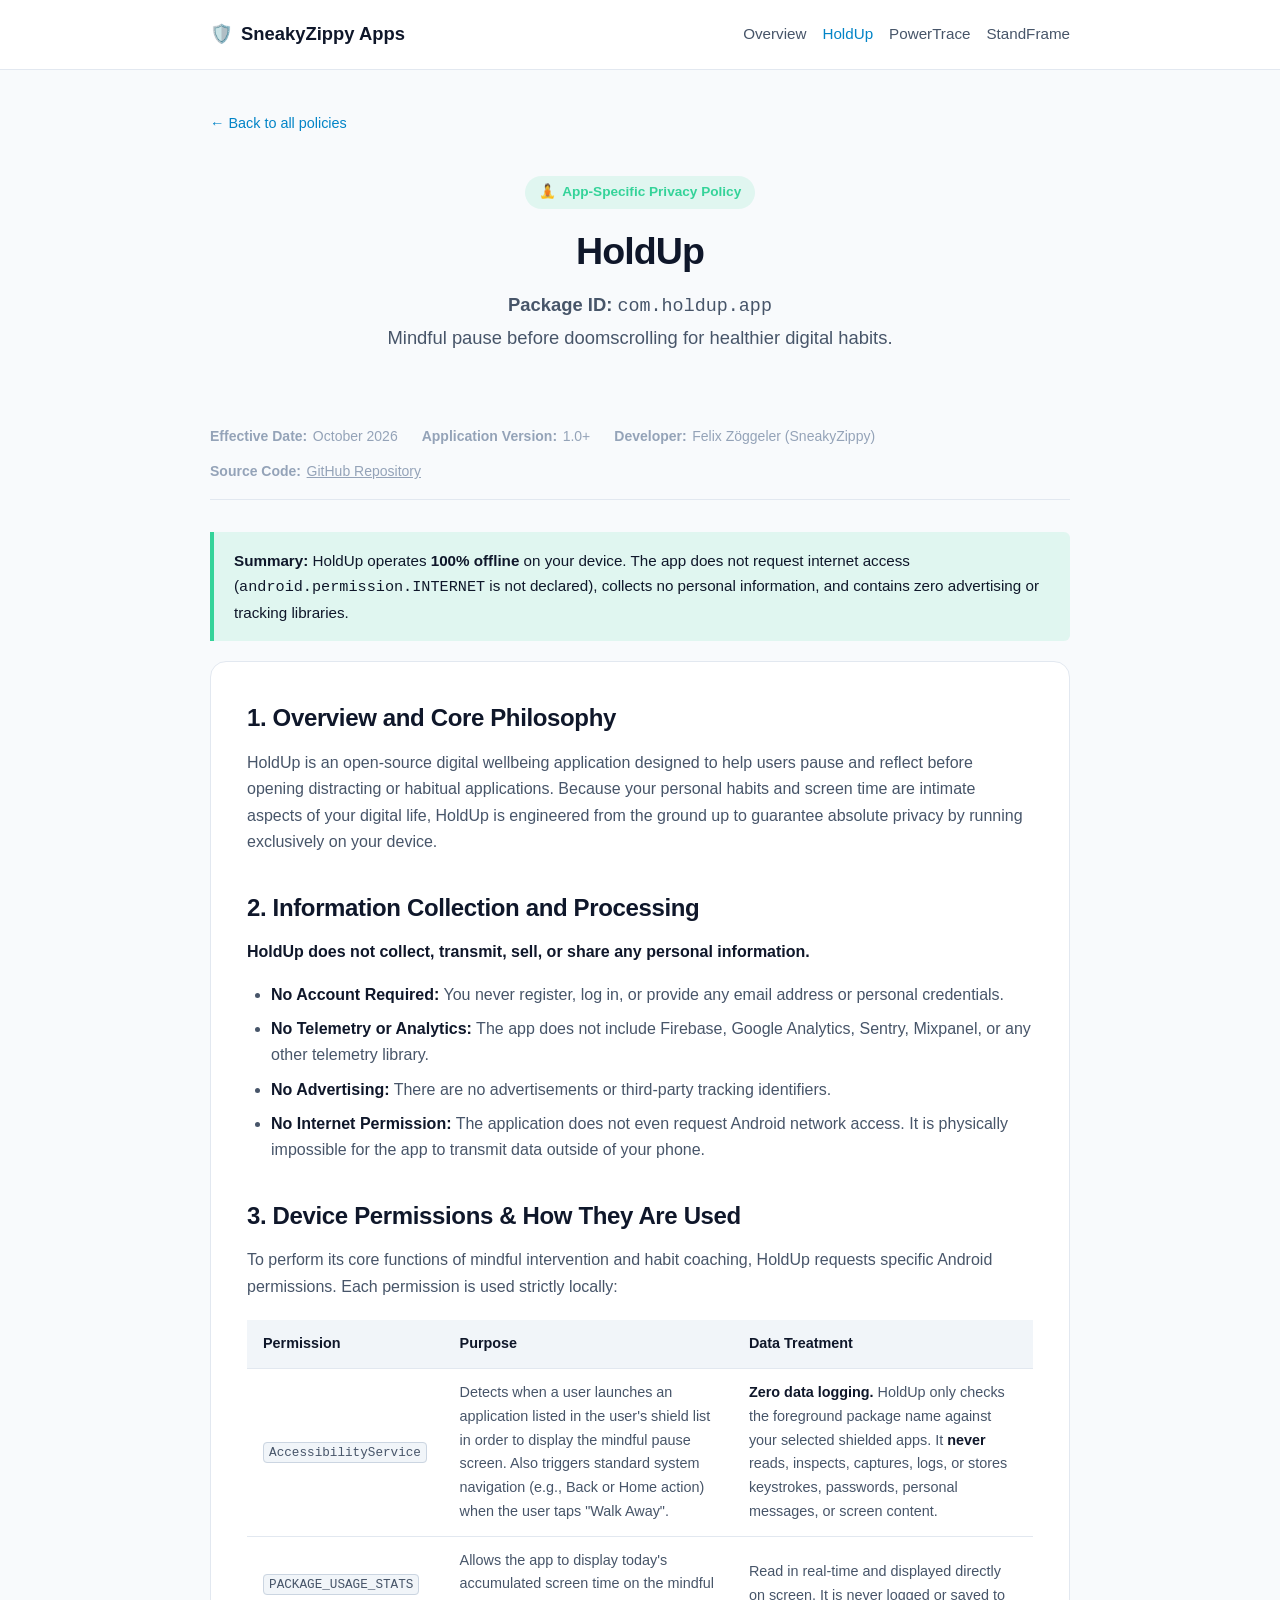
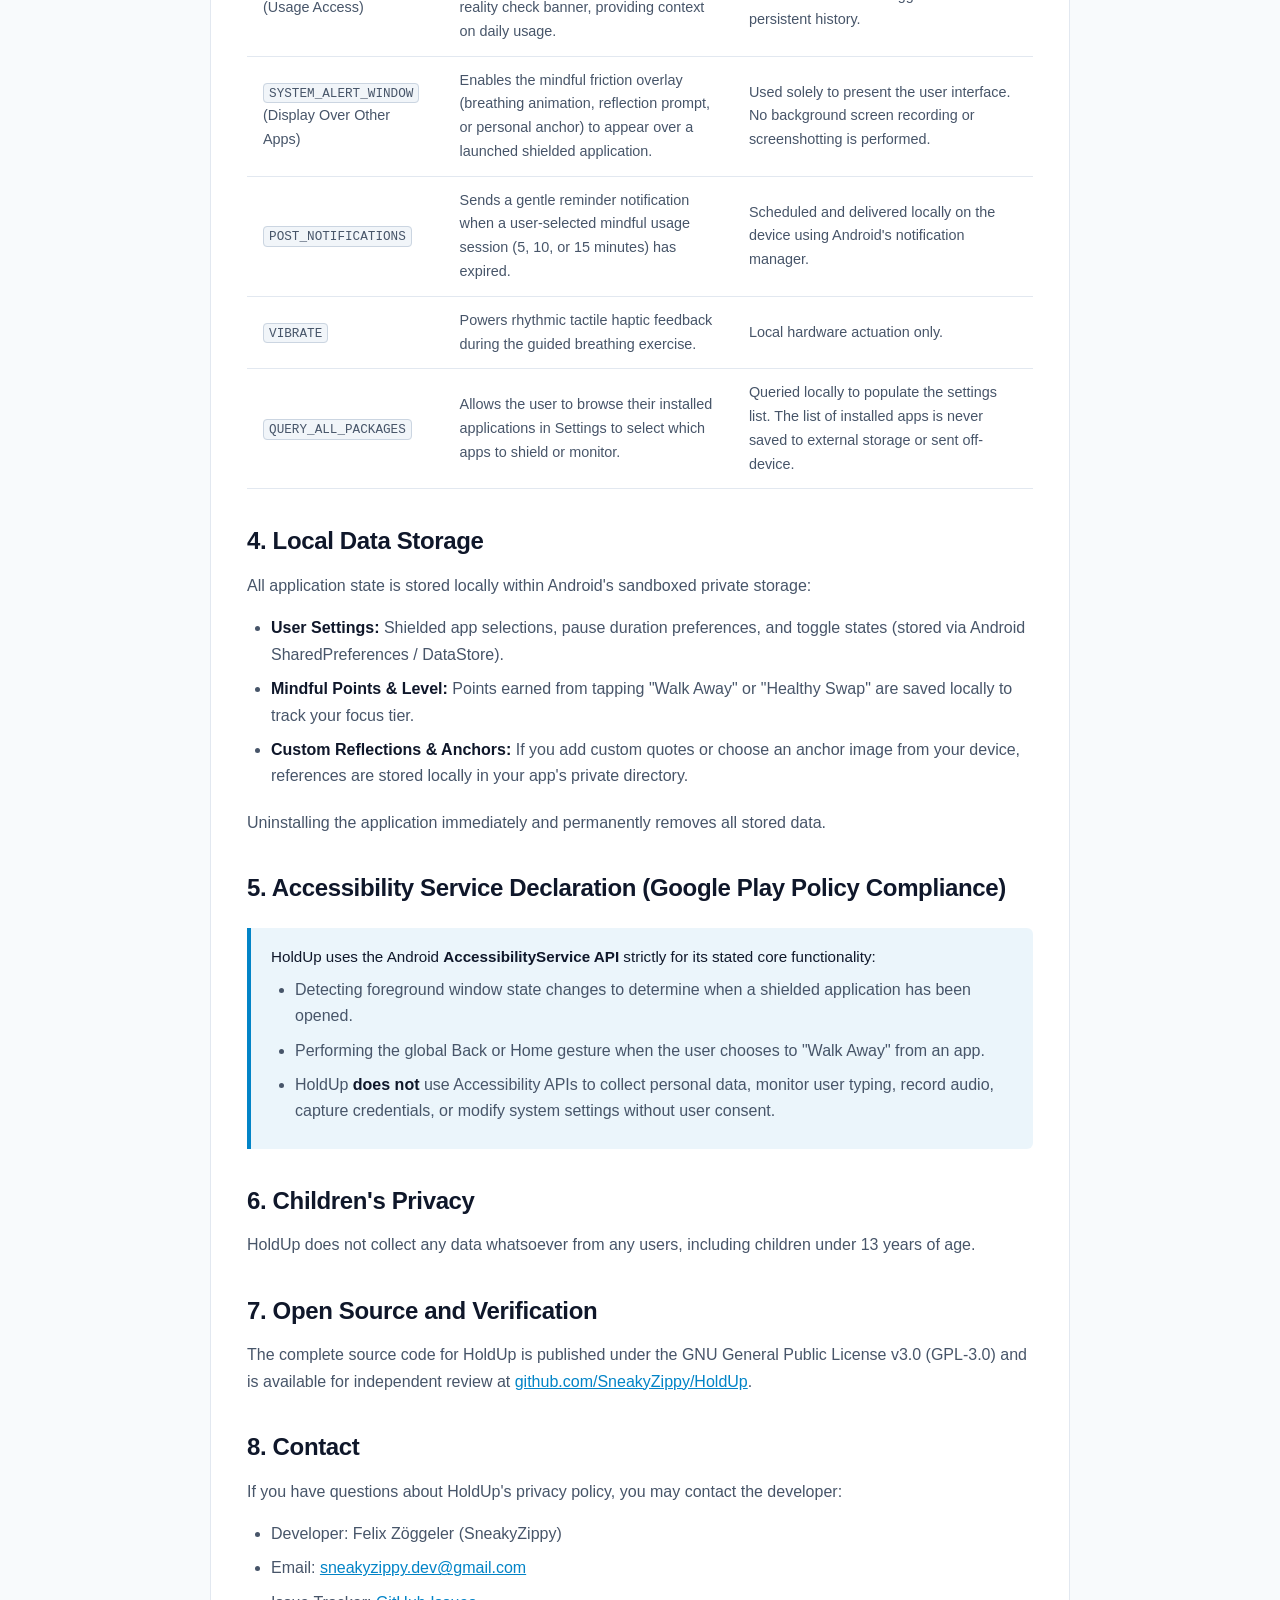
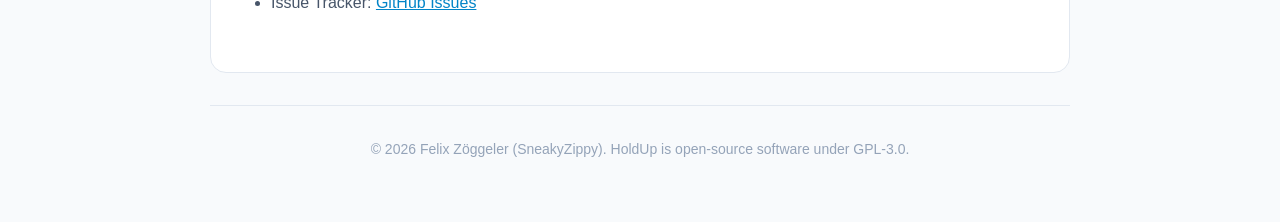
==== holdup.html @ 9aba6a36 "Set up privacy policy GitHub Page for HoldUp, PowerTrace, and StandFrame" ====
<!DOCTYPE html>
<html lang="en">
<head>
  <meta charset="UTF-8">
  <meta name="viewport" content="width=device-width, initial-scale=1.0">
  <title>Privacy Policy | HoldUp</title>
  <meta name="description" content="Privacy policy for HoldUp (com.holdup.app) - Mindful friction app. Completely offline, zero telemetry, no data collection.">
  <link rel="stylesheet" href="style.css">
</head>
<body>

  <header class="site-header">
    <div class="header-container">
      <a href="index.html" class="brand">
        <span>🛡️</span>
        <span>SneakyZippy Apps</span>
      </a>
      <nav>
        <ul class="nav-links">
          <li><a href="index.html">Overview</a></li>
          <li><a href="holdup.html" class="active">HoldUp</a></li>
          <li><a href="powertrace.html">PowerTrace</a></li>
          <li><a href="standframe.html">StandFrame</a></li>
        </ul>
      </nav>
    </div>
  </header>

  <main class="container">
    <a href="index.html" class="back-link">&larr; Back to all policies</a>

    <section class="hero" style="padding-top: 1rem;">
      <div class="hero-pill">
        <span>🧘</span> App-Specific Privacy Policy
      </div>
      <h1>HoldUp</h1>
      <p>
        <strong>Package ID:</strong> <code>com.holdup.app</code><br>
        Mindful pause before doomscrolling for healthier digital habits.
      </p>
    </section>

    <div class="meta-bar">
      <span><strong>Effective Date:</strong> October 2026</span>
      <span><strong>Application Version:</strong> 1.0+</span>
      <span><strong>Developer:</strong> Felix Z&ouml;ggeler (SneakyZippy)</span>
      <span><strong>Source Code:</strong> <a href="https://github.com/SneakyZippy/HoldUp" target="_blank" rel="noopener" style="color: inherit;">GitHub Repository</a></span>
    </div>

    <div class="callout callout-success">
      <p>
        <strong>Summary:</strong> HoldUp operates <strong>100% offline</strong> on your device. The app does not request internet access (<code>android.permission.INTERNET</code> is not declared), collects no personal information, and contains zero advertising or tracking libraries.
      </p>
    </div>

    <article class="content-box">
      <h2>1. Overview and Core Philosophy</h2>
      <p>
        HoldUp is an open-source digital wellbeing application designed to help users pause and reflect before opening distracting or habitual applications. Because your personal habits and screen time are intimate aspects of your digital life, HoldUp is engineered from the ground up to guarantee absolute privacy by running exclusively on your device.
      </p>

      <h2>2. Information Collection and Processing</h2>
      <p>
        <strong>HoldUp does not collect, transmit, sell, or share any personal information.</strong>
      </p>
      <ul>
        <li><strong>No Account Required:</strong> You never register, log in, or provide any email address or personal credentials.</li>
        <li><strong>No Telemetry or Analytics:</strong> The app does not include Firebase, Google Analytics, Sentry, Mixpanel, or any other telemetry library.</li>
        <li><strong>No Advertising:</strong> There are no advertisements or third-party tracking identifiers.</li>
        <li><strong>No Internet Permission:</strong> The application does not even request Android network access. It is physically impossible for the app to transmit data outside of your phone.</li>
      </ul>

      <h2>3. Device Permissions &amp; How They Are Used</h2>
      <p>
        To perform its core functions of mindful intervention and habit coaching, HoldUp requests specific Android permissions. Each permission is used strictly locally:
      </p>

      <table>
        <thead>
          <tr>
            <th>Permission</th>
            <th>Purpose</th>
            <th>Data Treatment</th>
          </tr>
        </thead>
        <tbody>
          <tr>
            <td><code>AccessibilityService</code></td>
            <td>
              Detects when a user launches an application listed in the user's shield list in order to display the mindful pause screen. Also triggers standard system navigation (e.g., Back or Home action) when the user taps "Walk Away".
            </td>
            <td>
              <strong>Zero data logging.</strong> HoldUp only checks the foreground package name against your selected shielded apps. It <strong>never</strong> reads, inspects, captures, logs, or stores keystrokes, passwords, personal messages, or screen content.
            </td>
          </tr>
          <tr>
            <td><code>PACKAGE_USAGE_STATS</code><br>(Usage Access)</td>
            <td>
              Allows the app to display today's accumulated screen time on the mindful reality check banner, providing context on daily usage.
            </td>
            <td>
              Read in real-time and displayed directly on screen. It is never logged or saved to persistent history.
            </td>
          </tr>
          <tr>
            <td><code>SYSTEM_ALERT_WINDOW</code><br>(Display Over Other Apps)</td>
            <td>
              Enables the mindful friction overlay (breathing animation, reflection prompt, or personal anchor) to appear over a launched shielded application.
            </td>
            <td>
              Used solely to present the user interface. No background screen recording or screenshotting is performed.
            </td>
          </tr>
          <tr>
            <td><code>POST_NOTIFICATIONS</code></td>
            <td>
              Sends a gentle reminder notification when a user-selected mindful usage session (5, 10, or 15 minutes) has expired.
            </td>
            <td>
              Scheduled and delivered locally on the device using Android's notification manager.
            </td>
          </tr>
          <tr>
            <td><code>VIBRATE</code></td>
            <td>
              Powers rhythmic tactile haptic feedback during the guided breathing exercise.
            </td>
            <td>
              Local hardware actuation only.
            </td>
          </tr>
          <tr>
            <td><code>QUERY_ALL_PACKAGES</code></td>
            <td>
              Allows the user to browse their installed applications in Settings to select which apps to shield or monitor.
            </td>
            <td>
              Queried locally to populate the settings list. The list of installed apps is never saved to external storage or sent off-device.
            </td>
          </tr>
        </tbody>
      </table>

      <h2>4. Local Data Storage</h2>
      <p>
        All application state is stored locally within Android's sandboxed private storage:
      </p>
      <ul>
        <li><strong>User Settings:</strong> Shielded app selections, pause duration preferences, and toggle states (stored via Android SharedPreferences / DataStore).</li>
        <li><strong>Mindful Points &amp; Level:</strong> Points earned from tapping "Walk Away" or "Healthy Swap" are saved locally to track your focus tier.</li>
        <li><strong>Custom Reflections &amp; Anchors:</strong> If you add custom quotes or choose an anchor image from your device, references are stored locally in your app's private directory.</li>
      </ul>
      <p>
        Uninstalling the application immediately and permanently removes all stored data.
      </p>

      <h2>5. Accessibility Service Declaration (Google Play Policy Compliance)</h2>
      <div class="callout">
        <p>
          HoldUp uses the Android <strong>AccessibilityService API</strong> strictly for its stated core functionality:
        </p>
        <ul style="margin-top: 0.5rem; margin-bottom: 0;">
          <li>Detecting foreground window state changes to determine when a shielded application has been opened.</li>
          <li>Performing the global Back or Home gesture when the user chooses to "Walk Away" from an app.</li>
          <li>HoldUp <strong>does not</strong> use Accessibility APIs to collect personal data, monitor user typing, record audio, capture credentials, or modify system settings without user consent.</li>
        </ul>
      </div>

      <h2>6. Children's Privacy</h2>
      <p>
        HoldUp does not collect any data whatsoever from any users, including children under 13 years of age.
      </p>

      <h2>7. Open Source and Verification</h2>
      <p>
        The complete source code for HoldUp is published under the GNU General Public License v3.0 (GPL-3.0) and is available for independent review at <a href="https://github.com/SneakyZippy/HoldUp" target="_blank" rel="noopener" style="color: var(--accent);">github.com/SneakyZippy/HoldUp</a>.
      </p>

      <h2>8. Contact</h2>
      <p>
        If you have questions about HoldUp's privacy policy, you may contact the developer:
      </p>
      <ul>
        <li>Developer: Felix Z&ouml;ggeler (SneakyZippy)</li>
        <li>Email: <a href="mailto:sneakyzippy.dev@gmail.com" style="color: var(--accent);">sneakyzippy.dev@gmail.com</a></li>
        <li>Issue Tracker: <a href="https://github.com/SneakyZippy/HoldUp/issues" target="_blank" rel="noopener" style="color: var(--accent);">GitHub Issues</a></li>
      </ul>
    </article>
  </main>

  <footer class="site-footer container">
    <p>&copy; 2026 Felix Z&ouml;ggeler (SneakyZippy). HoldUp is open-source software under GPL-3.0.</p>
  </footer>

</body>
</html>
---- style.css ----
:root {
  --font-family: -apple-system, BlinkMacSystemFont, "Segoe UI", Roboto, Oxygen-Sans, Ubuntu, Cantarell, "Helvetica Neue", sans-serif;
  --bg-primary: #0f141c;
  --bg-surface: #182232;
  --bg-surface-elevated: #223046;
  --border-color: #2c3e55;
  --text-primary: #f0f4f8;
  --text-secondary: #9bb0c6;
  --text-muted: #62788e;
  --accent: #38bdf8;
  --accent-hover: #0284c7;
  --accent-soft: rgba(56, 189, 248, 0.12);
  --success: #34d399;
  --success-soft: rgba(52, 211, 153, 0.12);
  --badge-bg: #1e293b;
  --badge-border: #334155;
  --shadow: 0 4px 20px -2px rgba(0, 0, 0, 0.5);
  --radius-lg: 16px;
  --radius-md: 10px;
  --radius-sm: 6px;
  --max-width: 860px;
}

@media (prefers-color-scheme: light) {
  :root {
    --bg-primary: #f8fafc;
    --bg-surface: #ffffff;
    --bg-surface-elevated: #f1f5f9;
    --border-color: #e2e8f0;
    --text-primary: #0f172a;
    --text-secondary: #475569;
    --text-muted: #94a3b8;
    --accent: #0284c7;
    --accent-hover: #0369a1;
    --accent-soft: rgba(2, 132, 199, 0.08);
    --badge-bg: #f1f5f9;
    --badge-border: #cbd5e1;
    --shadow: 0 4px 20px -2px rgba(15, 23, 42, 0.08);
  }
}

*, *::before, *::after {
  box-sizing: border-box;
  margin: 0;
  padding: 0;
}

body {
  font-family: var(--font-family);
  background-color: var(--bg-primary);
  color: var(--text-primary);
  line-height: 1.65;
  -webkit-font-smoothing: antialiased;
  padding: 0 1.25rem 4rem;
}

.site-header {
  border-bottom: 1px solid var(--border-color);
  background-color: var(--bg-surface);
  margin: 0 -1.25rem 2.5rem;
  padding: 1.2rem 1.25rem;
}

.header-container {
  max-width: var(--max-width);
  margin: 0 auto;
  display: flex;
  justify-content: space-between;
  align-items: center;
  gap: 1rem;
}

.brand {
  font-weight: 700;
  font-size: 1.15rem;
  color: var(--text-primary);
  text-decoration: none;
  display: flex;
  align-items: center;
  gap: 0.5rem;
}

.brand:hover {
  color: var(--accent);
}

.nav-links {
  display: flex;
  gap: 1rem;
  align-items: center;
  list-style: none;
}

.nav-links a {
  color: var(--text-secondary);
  text-decoration: none;
  font-size: 0.95rem;
  font-weight: 500;
  transition: color 0.15s ease;
}

.nav-links a:hover,
.nav-links a.active {
  color: var(--accent);
}

.container {
  max-width: var(--max-width);
  margin: 0 auto;
}

.hero {
  text-align: center;
  padding: 2.5rem 0 3rem;
}

.hero-pill {
  display: inline-flex;
  align-items: center;
  gap: 0.4rem;
  font-size: 0.85rem;
  font-weight: 600;
  color: var(--success);
  background: var(--success-soft);
  padding: 0.35rem 0.85rem;
  border-radius: 9999px;
  margin-bottom: 1.25rem;
}

.hero h1 {
  font-size: 2.35rem;
  font-weight: 800;
  letter-spacing: -0.025em;
  line-height: 1.2;
  margin-bottom: 1rem;
}

.hero p {
  font-size: 1.15rem;
  color: var(--text-secondary);
  max-width: 640px;
  margin: 0 auto;
}

.meta-bar {
  display: flex;
  flex-wrap: wrap;
  gap: 0.75rem 1.5rem;
  font-size: 0.875rem;
  color: var(--text-muted);
  margin: 1.5rem 0 2rem;
  padding-bottom: 1rem;
  border-bottom: 1px solid var(--border-color);
}

.meta-bar span {
  display: inline-flex;
  align-items: center;
  gap: 0.35rem;
}

.card-grid {
  display: grid;
  grid-template-columns: repeat(auto-fit, minmax(260px, 1fr));
  gap: 1.5rem;
  margin-bottom: 3rem;
}

.app-card {
  background: var(--bg-surface);
  border: 1px solid var(--border-color);
  border-radius: var(--radius-lg);
  padding: 1.75rem;
  transition: transform 0.18s ease, border-color 0.18s ease, box-shadow 0.18s ease;
  display: flex;
  flex-direction: column;
  justify-content: space-between;
}

.app-card:hover {
  transform: translateY(-3px);
  border-color: var(--accent);
  box-shadow: var(--shadow);
}

.app-card-header {
  display: flex;
  align-items: center;
  gap: 0.75rem;
  margin-bottom: 0.75rem;
}

.app-icon {
  font-size: 1.8rem;
  line-height: 1;
}

.app-card h3 {
  font-size: 1.3rem;
  font-weight: 700;
}

.app-id {
  font-family: ui-monospace, SFMono-Regular, Menlo, Monaco, Consolas, monospace;
  font-size: 0.78rem;
  color: var(--text-muted);
  margin-bottom: 0.75rem;
}

.app-desc {
  font-size: 0.95rem;
  color: var(--text-secondary);
  margin-bottom: 1.25rem;
  flex-grow: 1;
}

.app-badges {
  display: flex;
  flex-wrap: wrap;
  gap: 0.4rem;
  margin-bottom: 1.25rem;
}

.badge {
  font-size: 0.75rem;
  font-weight: 500;
  padding: 0.2rem 0.55rem;
  border-radius: var(--radius-sm);
  background: var(--badge-bg);
  border: 1px solid var(--badge-border);
  color: var(--text-secondary);
}

.badge.success {
  background: var(--success-soft);
  color: var(--success);
  border-color: transparent;
}

.btn {
  display: inline-flex;
  align-items: center;
  justify-content: center;
  gap: 0.4rem;
  padding: 0.65rem 1.1rem;
  border-radius: var(--radius-md);
  font-weight: 600;
  font-size: 0.9rem;
  text-decoration: none;
  cursor: pointer;
  transition: background 0.15s ease, color 0.15s ease;
  border: none;
}

.btn-primary {
  background: var(--accent);
  color: #0f172a;
}

.btn-primary:hover {
  background: var(--accent-hover);
  color: #ffffff;
}

.btn-secondary {
  background: var(--bg-surface-elevated);
  color: var(--text-primary);
  border: 1px solid var(--border-color);
}

.btn-secondary:hover {
  border-color: var(--accent);
  color: var(--accent);
}

.content-box {
  background: var(--bg-surface);
  border: 1px solid var(--border-color);
  border-radius: var(--radius-lg);
  padding: 2.25rem;
  margin-bottom: 2rem;
}

.content-box h2 {
  font-size: 1.5rem;
  font-weight: 700;
  margin-top: 2rem;
  margin-bottom: 0.75rem;
  letter-spacing: -0.015em;
  color: var(--text-primary);
  display: flex;
  align-items: center;
  gap: 0.5rem;
}

.content-box h2:first-of-type {
  margin-top: 0;
}

.content-box h3 {
  font-size: 1.15rem;
  font-weight: 600;
  margin-top: 1.4rem;
  margin-bottom: 0.5rem;
}

.content-box p {
  color: var(--text-secondary);
  margin-bottom: 1rem;
}

.content-box ul,
.content-box ol {
  color: var(--text-secondary);
  padding-left: 1.5rem;
  margin-bottom: 1.25rem;
}

.content-box li {
  margin-bottom: 0.5rem;
}

.content-box strong {
  color: var(--text-primary);
}

.content-box code {
  font-family: ui-monospace, SFMono-Regular, Menlo, Monaco, Consolas, monospace;
  font-size: 0.88em;
  background: var(--badge-bg);
  padding: 0.15em 0.4em;
  border-radius: 4px;
  border: 1px solid var(--badge-border);
}

.callout {
  background: var(--accent-soft);
  border-left: 4px solid var(--accent);
  padding: 1rem 1.25rem;
  border-radius: 0 var(--radius-sm) var(--radius-sm) 0;
  margin: 1.25rem 0;
}

.callout p {
  color: var(--text-primary);
  margin: 0;
  font-size: 0.95rem;
}

.callout-success {
  background: var(--success-soft);
  border-left-color: var(--success);
}

.site-footer {
  text-align: center;
  padding-top: 2rem;
  border-top: 1px solid var(--border-color);
  color: var(--text-muted);
  font-size: 0.875rem;
}

.site-footer a {
  color: var(--text-secondary);
  text-decoration: none;
}

.site-footer a:hover {
  color: var(--accent);
}

.back-link {
  display: inline-flex;
  align-items: center;
  gap: 0.35rem;
  color: var(--accent);
  text-decoration: none;
  font-size: 0.9rem;
  font-weight: 500;
  margin-bottom: 1.5rem;
}

.back-link:hover {
  text-decoration: underline;
}

table {
  width: 100%;
  border-collapse: collapse;
  margin: 1.25rem 0;
  font-size: 0.9rem;
}

th, td {
  padding: 0.75rem 1rem;
  text-align: left;
  border-bottom: 1px solid var(--border-color);
}

th {
  background: var(--bg-surface-elevated);
  color: var(--text-primary);
  font-weight: 600;
}

td {
  color: var(--text-secondary);
}

@media (max-width: 640px) {
  .hero h1 {
    font-size: 1.85rem;
  }
  .content-box {
    padding: 1.5rem;
  }
  .header-container {
    flex-direction: column;
    align-items: flex-start;
  }
  .nav-links {
    flex-wrap: wrap;
  }
}
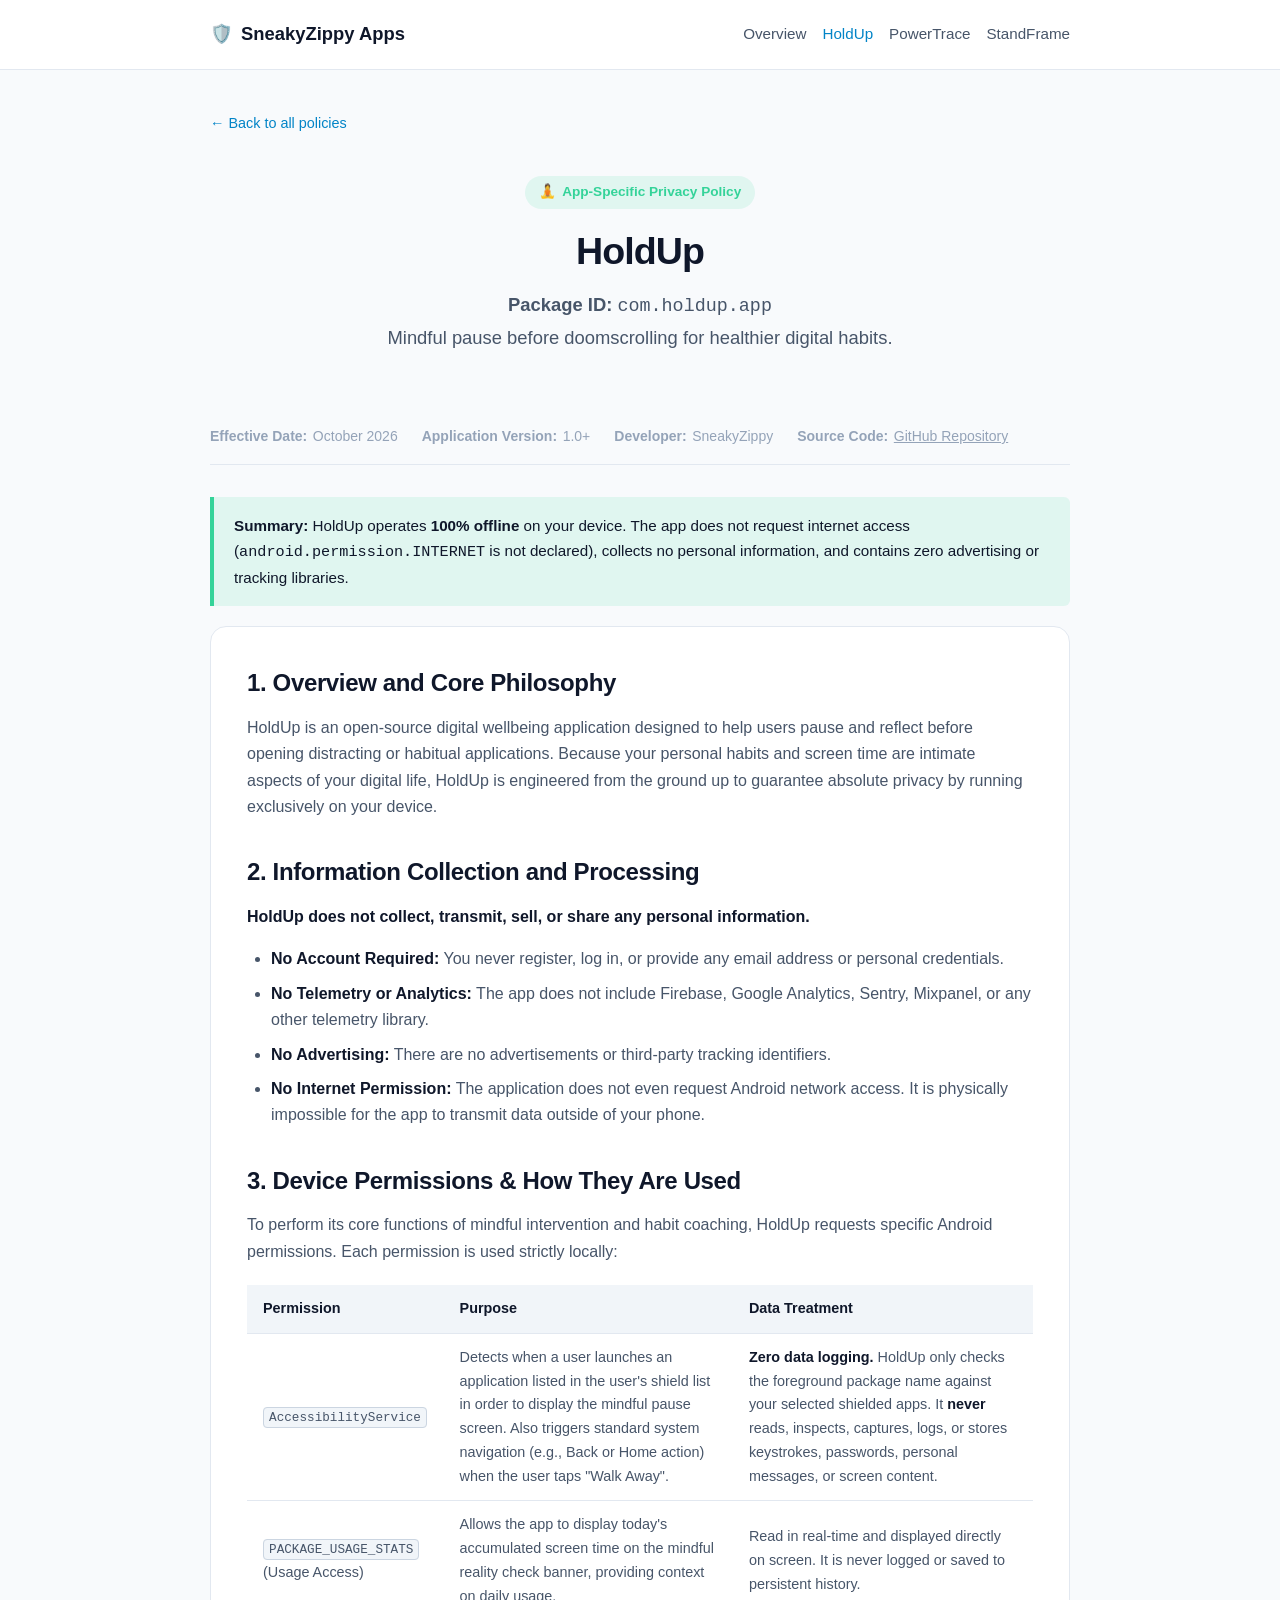
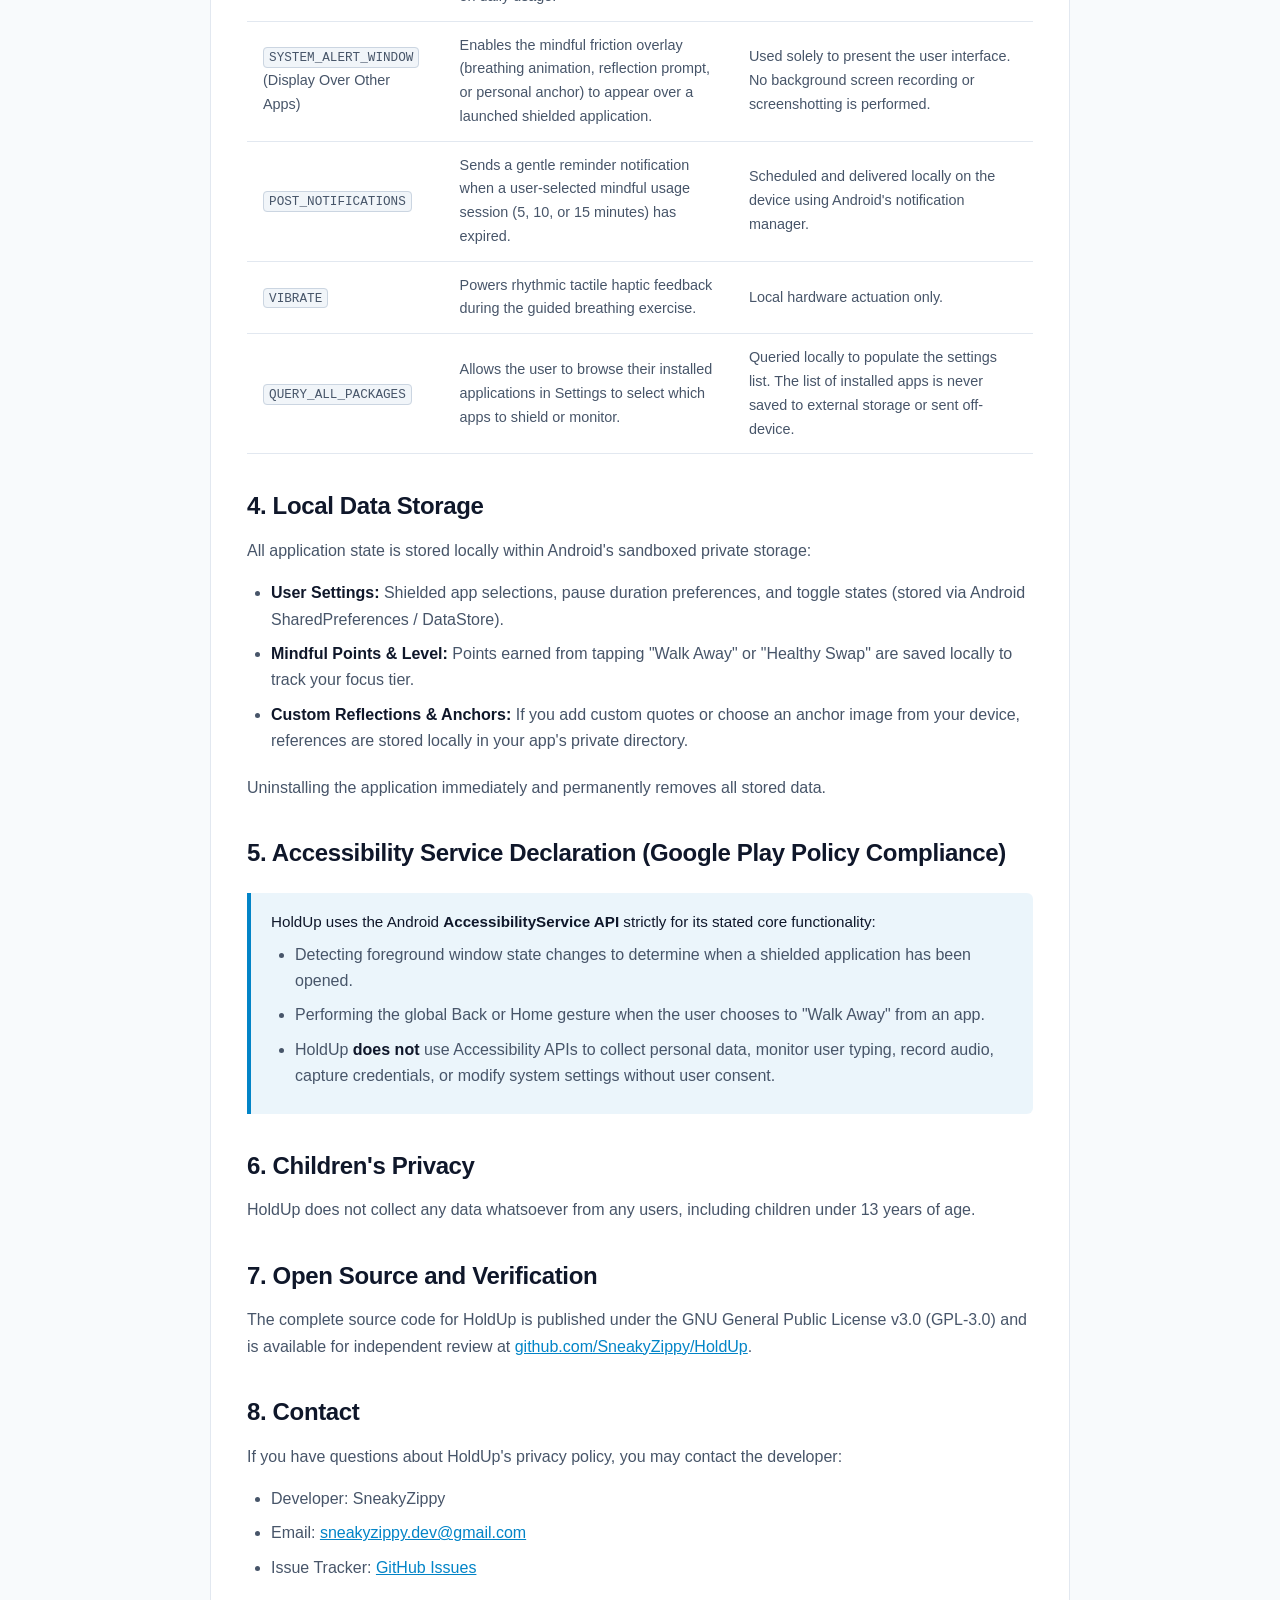
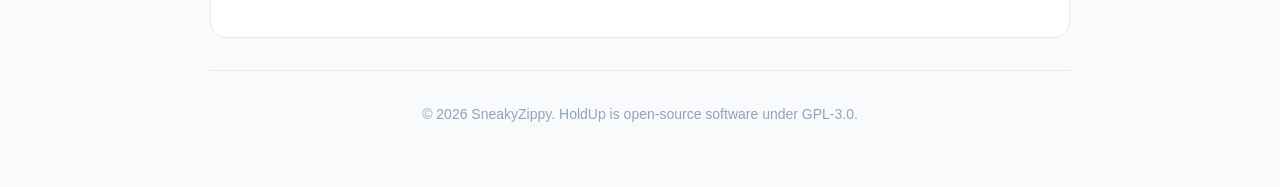
==== commit 16166170: "Display SneakyZippy, add SVG shield favicon and print styling" ====
--- a/holdup.html
+++ b/holdup.html
@@ -5,6 +5,7 @@
   <meta name="viewport" content="width=device-width, initial-scale=1.0">
   <title>Privacy Policy | HoldUp</title>
   <meta name="description" content="Privacy policy for HoldUp (com.holdup.app) - Mindful friction app. Completely offline, zero telemetry, no data collection.">
+  <link rel="icon" href="data:image/svg+xml,<svg xmlns=%22http://www.w3.org/2000/svg%22 viewBox=%220 0 100 100%22><text y=%22.9em%22 font-size=%2290%22>🛡️</text></svg>">
   <link rel="stylesheet" href="style.css">
 </head>
 <body>
@@ -43,7 +44,7 @@
     <div class="meta-bar">
       <span><strong>Effective Date:</strong> October 2026</span>
       <span><strong>Application Version:</strong> 1.0+</span>
-      <span><strong>Developer:</strong> Felix Z&ouml;ggeler (SneakyZippy)</span>
+      <span><strong>Developer:</strong> SneakyZippy</span>
       <span><strong>Source Code:</strong> <a href="https://github.com/SneakyZippy/HoldUp" target="_blank" rel="noopener" style="color: inherit;">GitHub Repository</a></span>
     </div>
 
@@ -181,7 +182,7 @@
         If you have questions about HoldUp's privacy policy, you may contact the developer:
       </p>
       <ul>
-        <li>Developer: Felix Z&ouml;ggeler (SneakyZippy)</li>
+        <li>Developer: SneakyZippy</li>
         <li>Email: <a href="mailto:sneakyzippy.dev@gmail.com" style="color: var(--accent);">sneakyzippy.dev@gmail.com</a></li>
         <li>Issue Tracker: <a href="https://github.com/SneakyZippy/HoldUp/issues" target="_blank" rel="noopener" style="color: var(--accent);">GitHub Issues</a></li>
       </ul>
@@ -189,7 +190,7 @@
   </main>
 
   <footer class="site-footer container">
-    <p>&copy; 2026 Felix Z&ouml;ggeler (SneakyZippy). HoldUp is open-source software under GPL-3.0.</p>
+    <p>&copy; 2026 SneakyZippy. HoldUp is open-source software under GPL-3.0.</p>
   </footer>
 
 </body>
--- a/style.css
+++ b/style.css
@@ -422,3 +422,23 @@
     flex-wrap: wrap;
   }
 }
+
+@media print {
+  body {
+    background: #ffffff !important;
+    color: #000000 !important;
+    padding: 0;
+  }
+  .site-header, .back-link, .app-badges, .btn, .site-footer {
+    display: none !important;
+  }
+  .content-box {
+    border: none !important;
+    box-shadow: none !important;
+    padding: 0 !important;
+  }
+  a {
+    color: #000000 !important;
+    text-decoration: underline;
+  }
+}
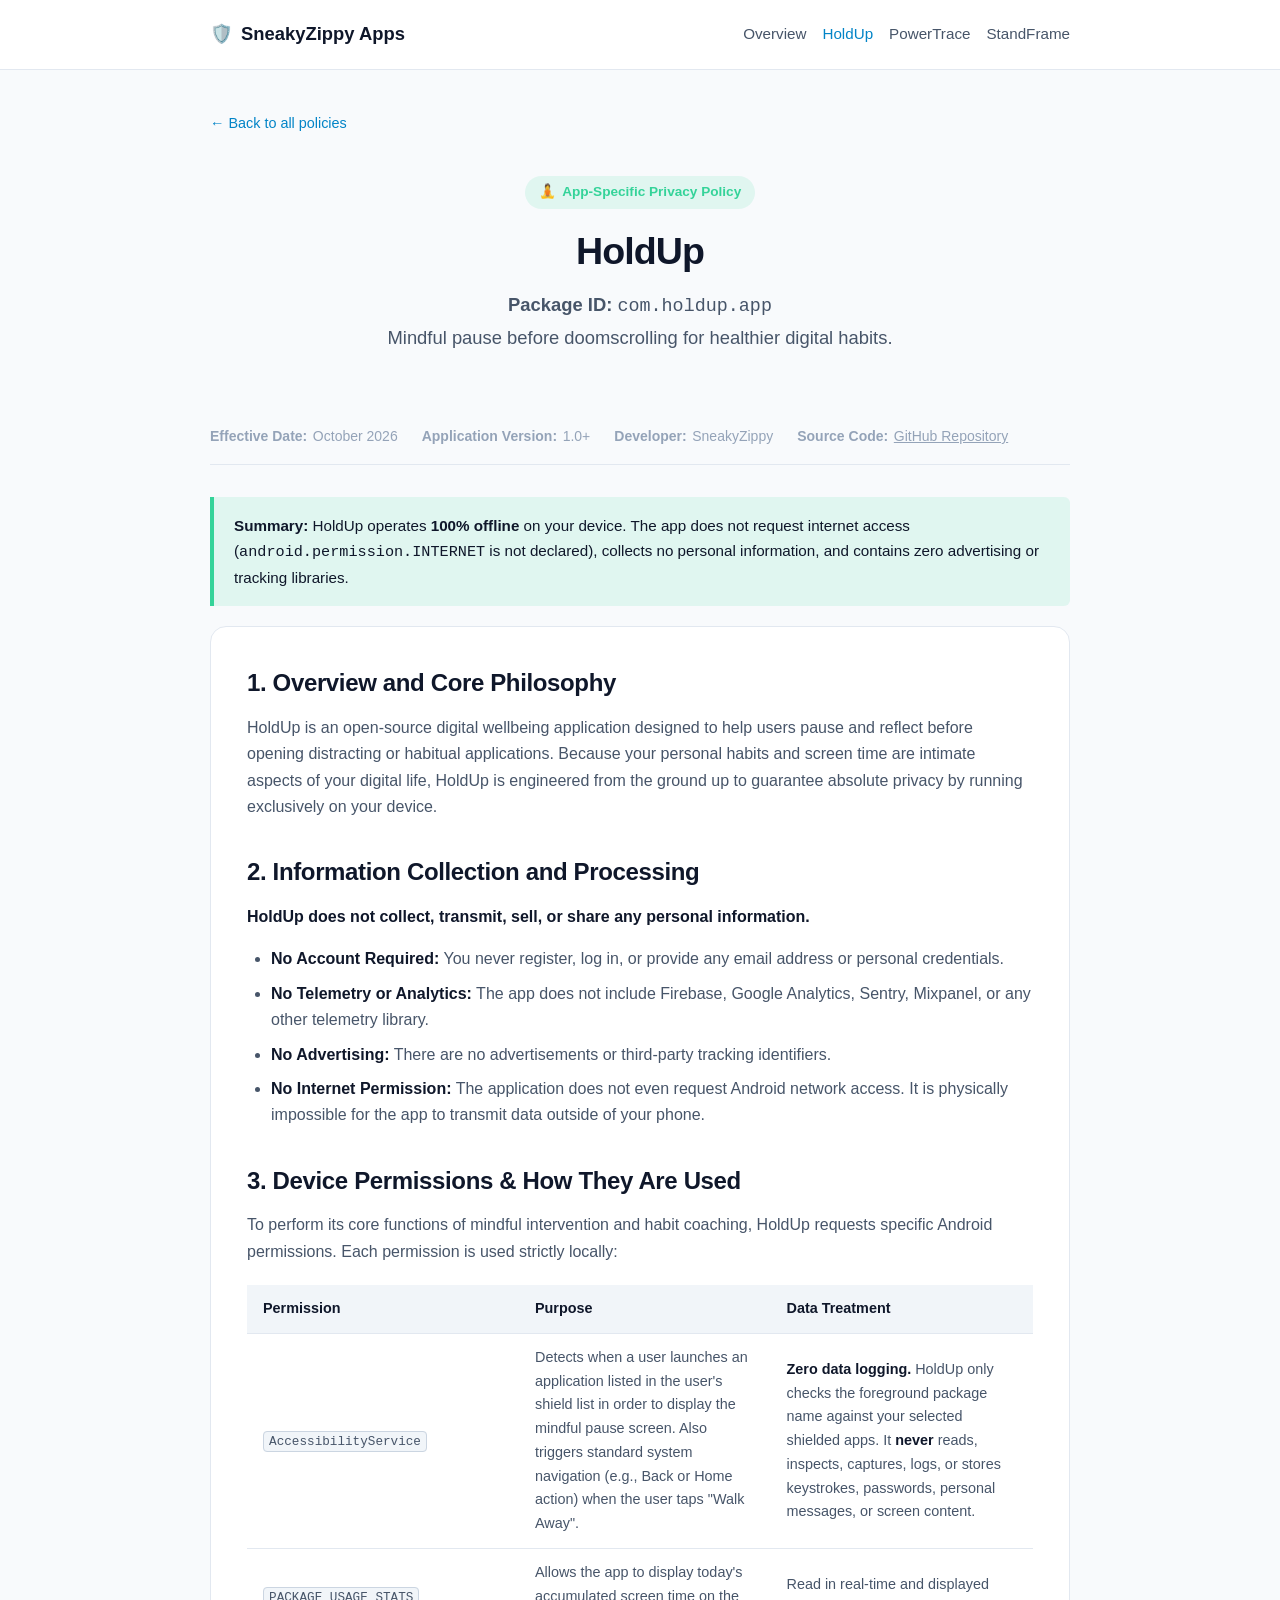
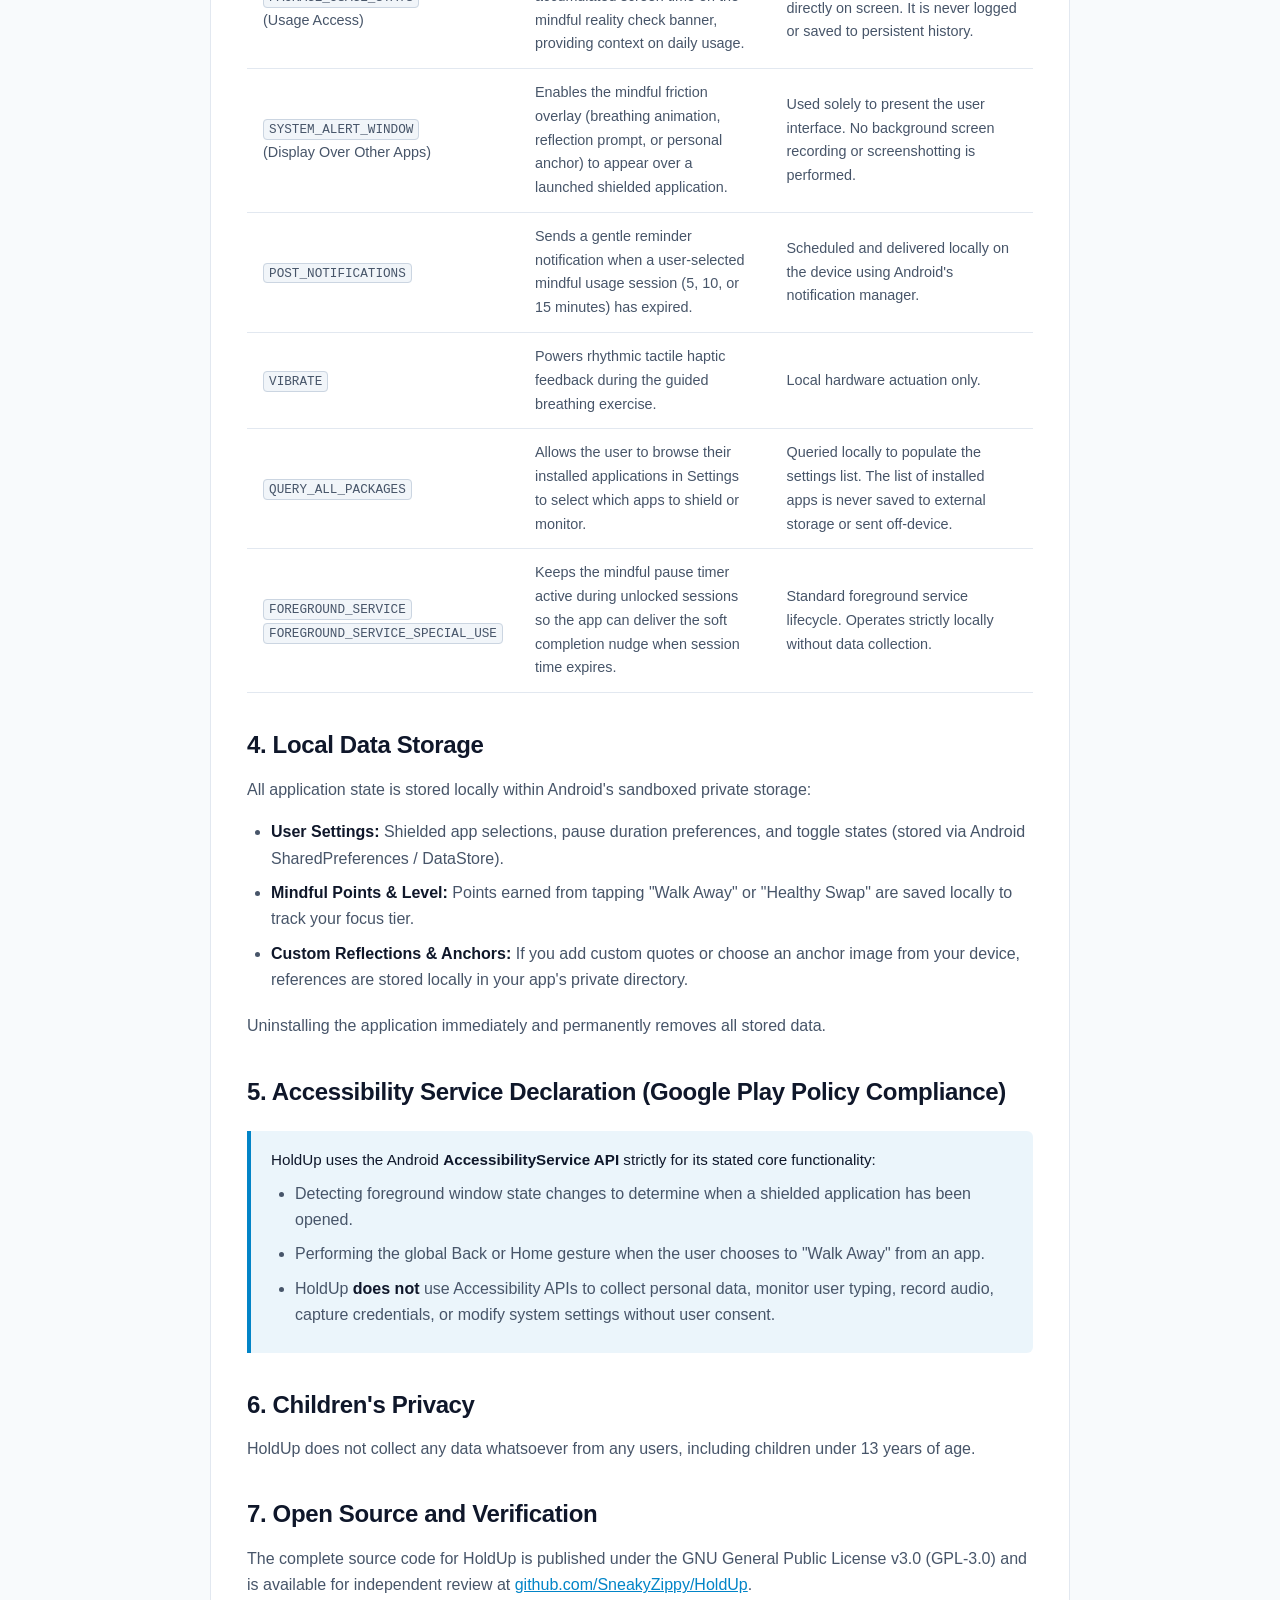
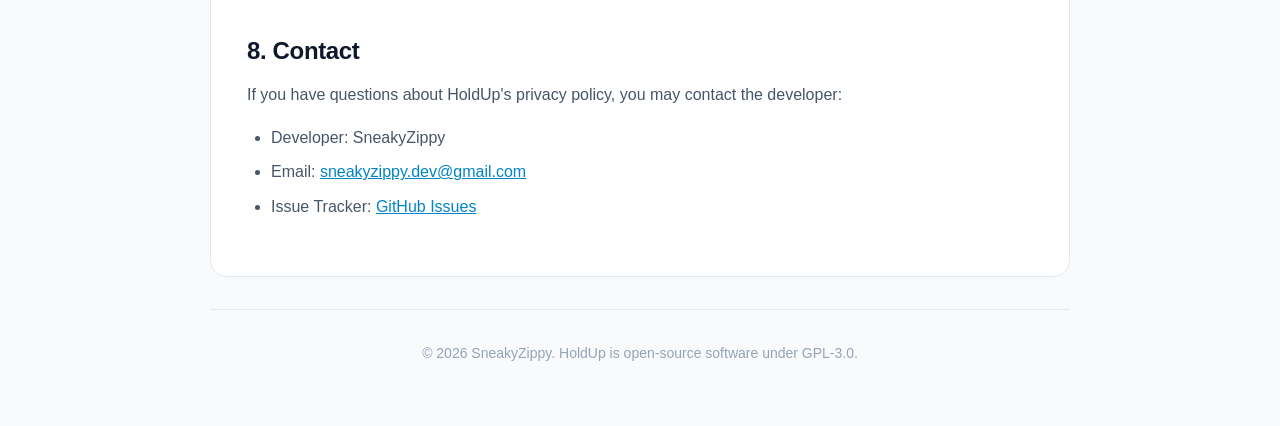
==== commit e8e0a446: "Update privacy policy permission tables to 100% coverage and add .gitignore" ====
--- a/holdup.html
+++ b/holdup.html
@@ -139,6 +139,15 @@
               Queried locally to populate the settings list. The list of installed apps is never saved to external storage or sent off-device.
             </td>
           </tr>
+          <tr>
+            <td><code>FOREGROUND_SERVICE</code><br><code>FOREGROUND_SERVICE_SPECIAL_USE</code></td>
+            <td>
+              Keeps the mindful pause timer active during unlocked sessions so the app can deliver the soft completion nudge when session time expires.
+            </td>
+            <td>
+              Standard foreground service lifecycle. Operates strictly locally without data collection.
+            </td>
+          </tr>
         </tbody>
       </table>
 
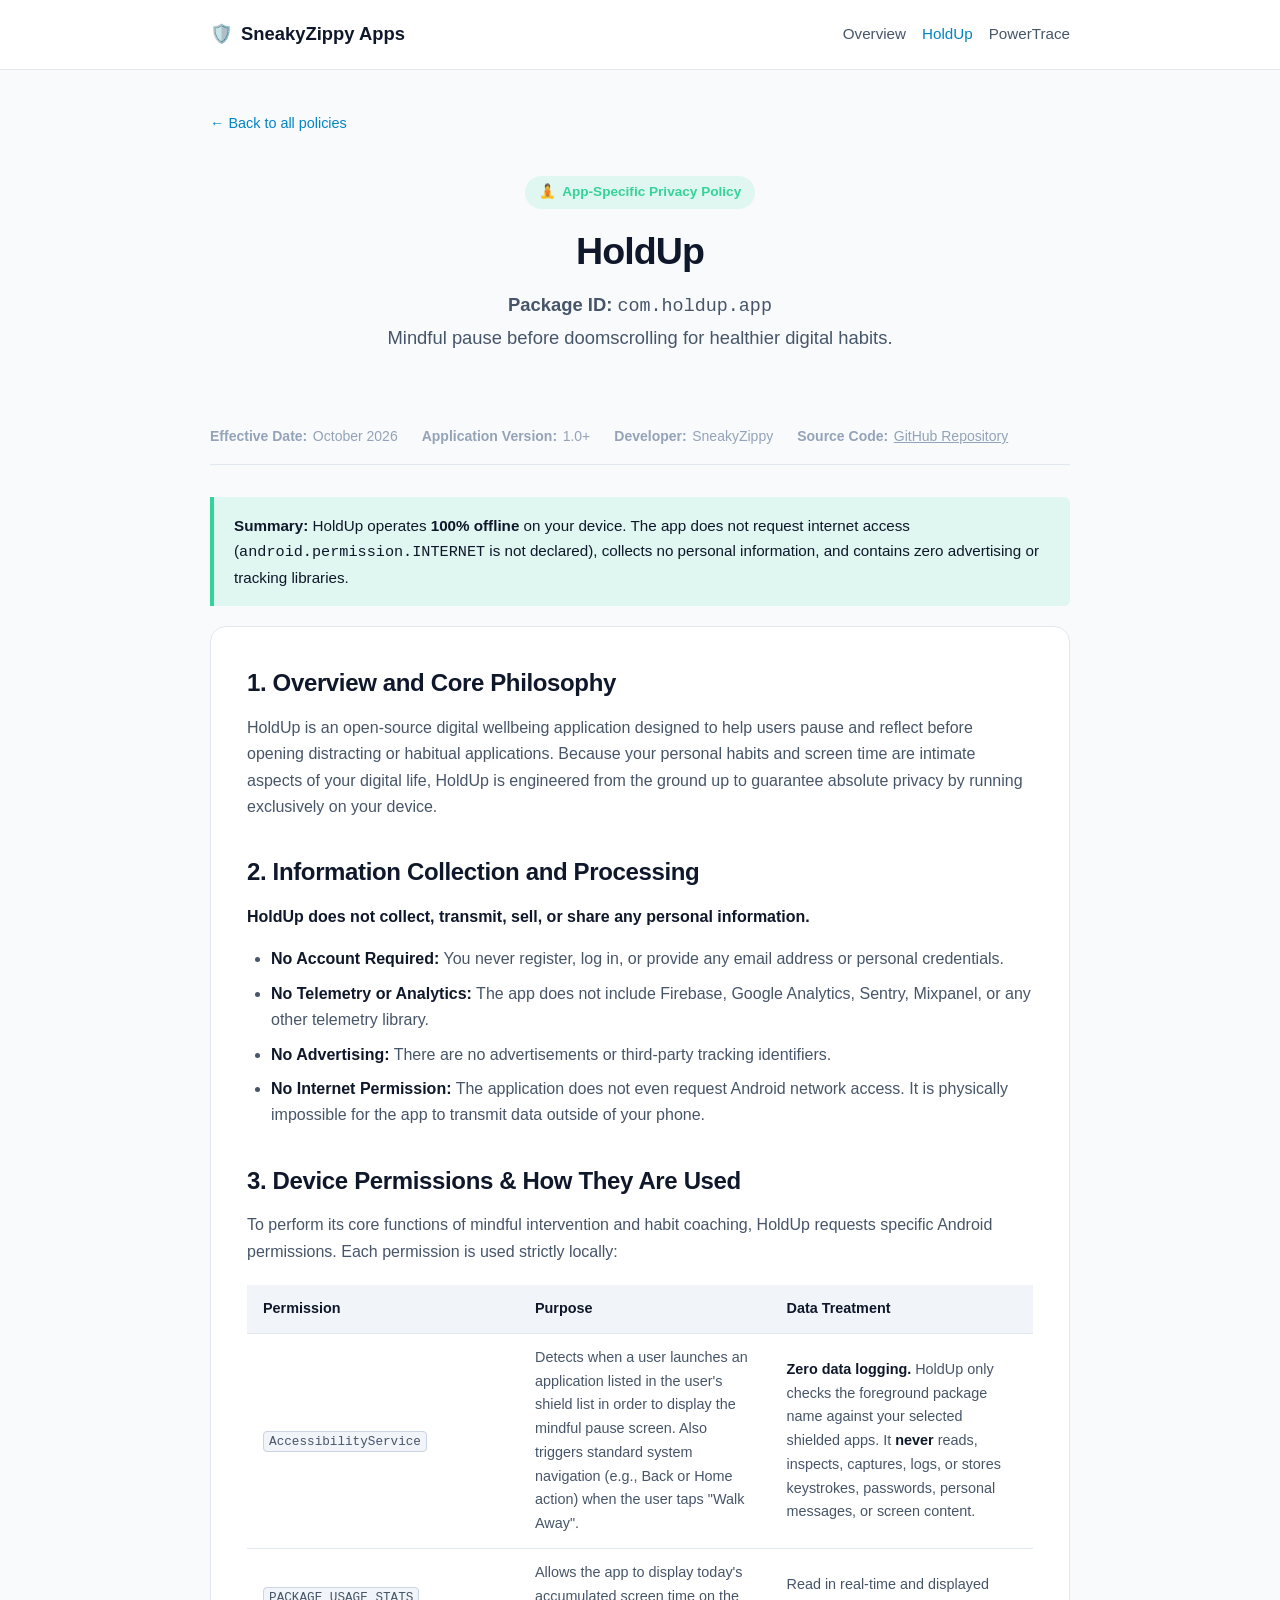
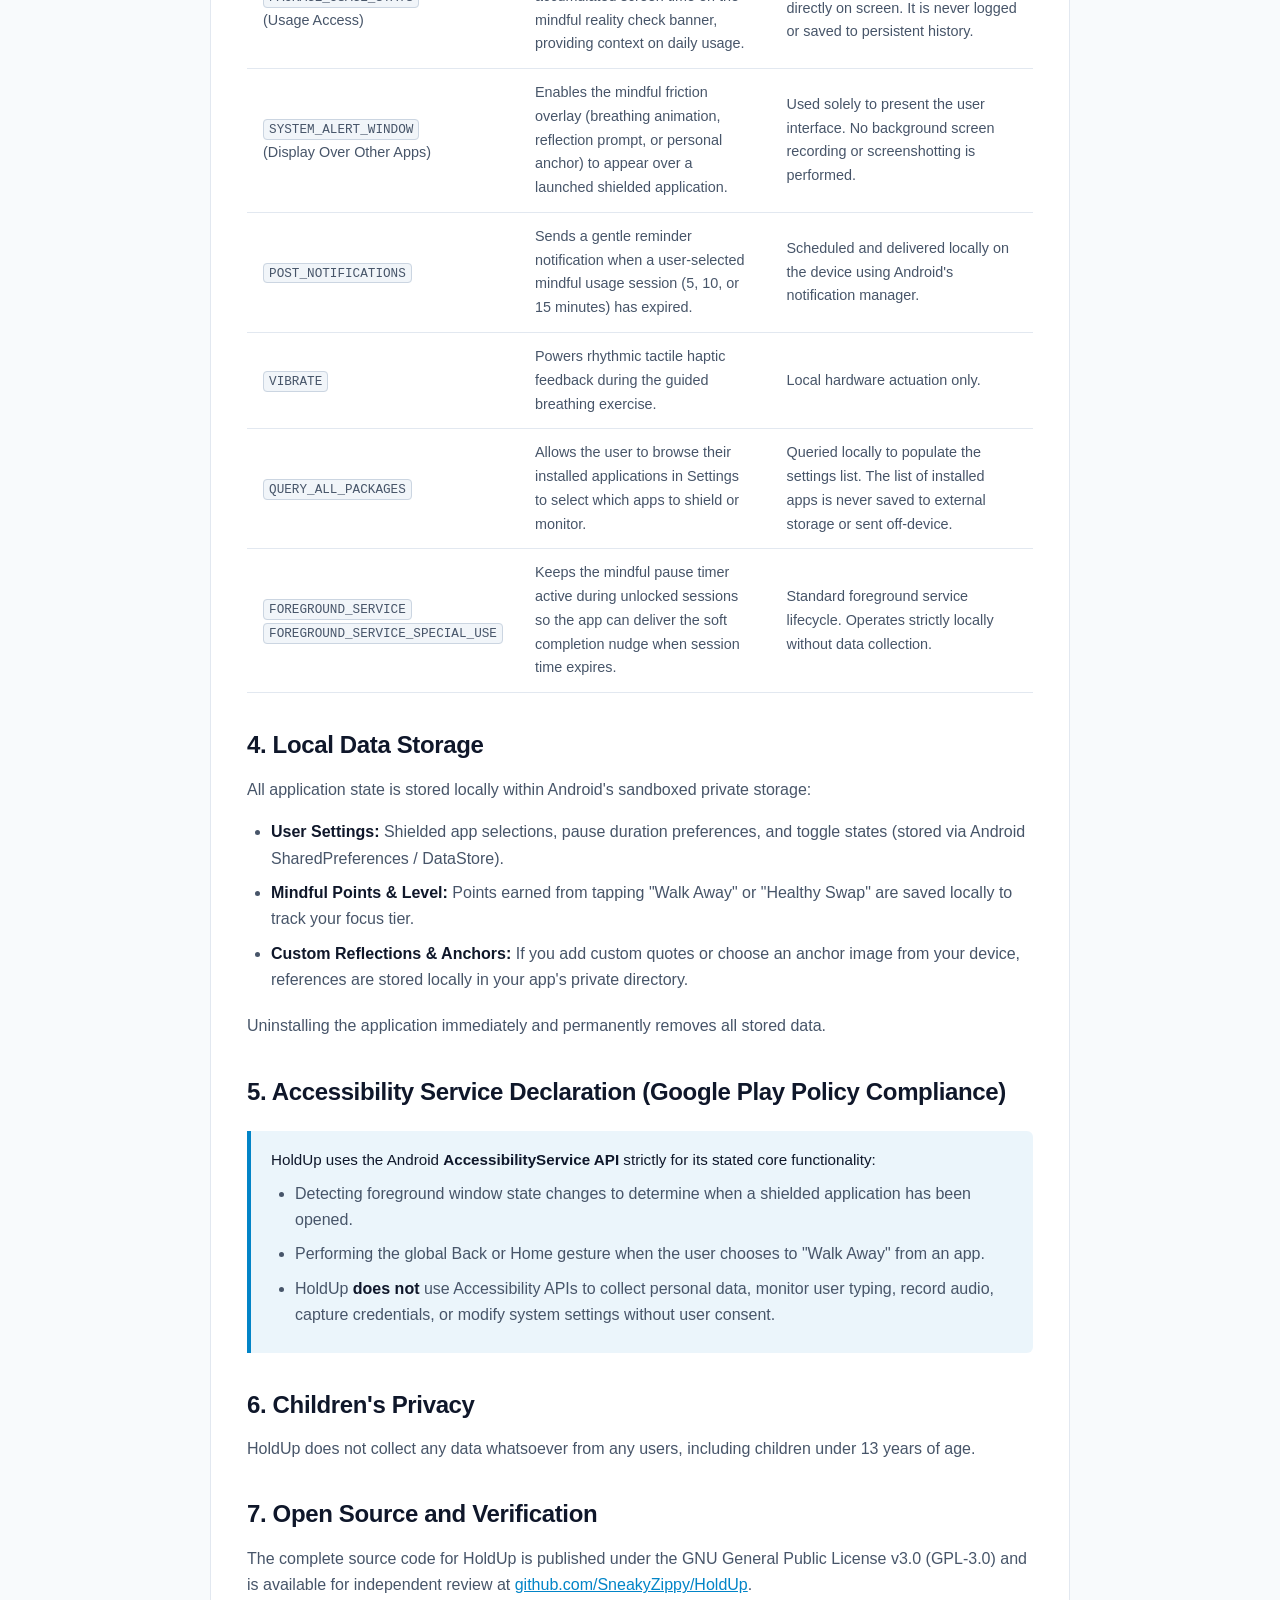
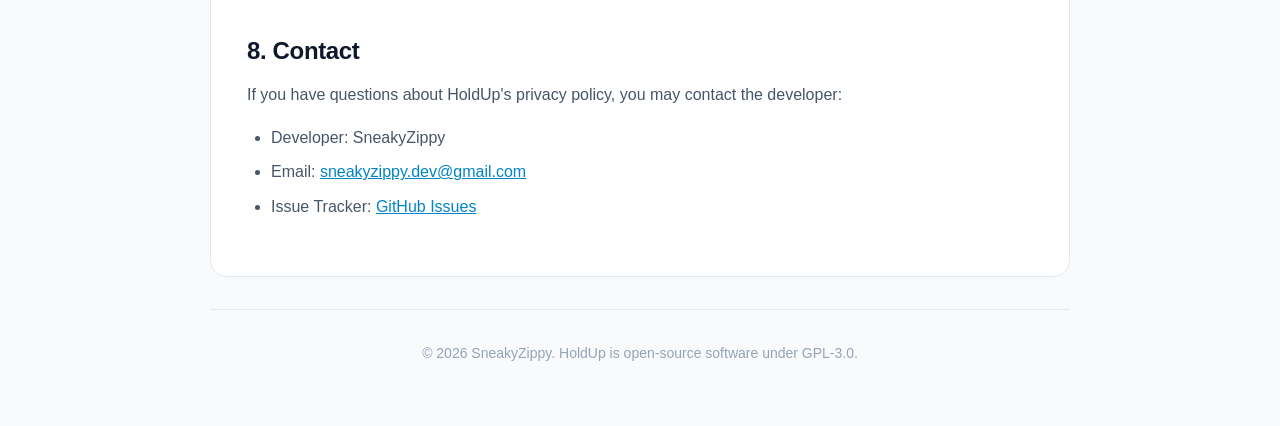
==== commit a950d6ce: "Remove unpublished StandFrame (Pixelstand) from public privacy policies" ====
--- a/holdup.html
+++ b/holdup.html
@@ -21,7 +21,6 @@
           <li><a href="index.html">Overview</a></li>
           <li><a href="holdup.html" class="active">HoldUp</a></li>
           <li><a href="powertrace.html">PowerTrace</a></li>
-          <li><a href="standframe.html">StandFrame</a></li>
         </ul>
       </nav>
     </div>
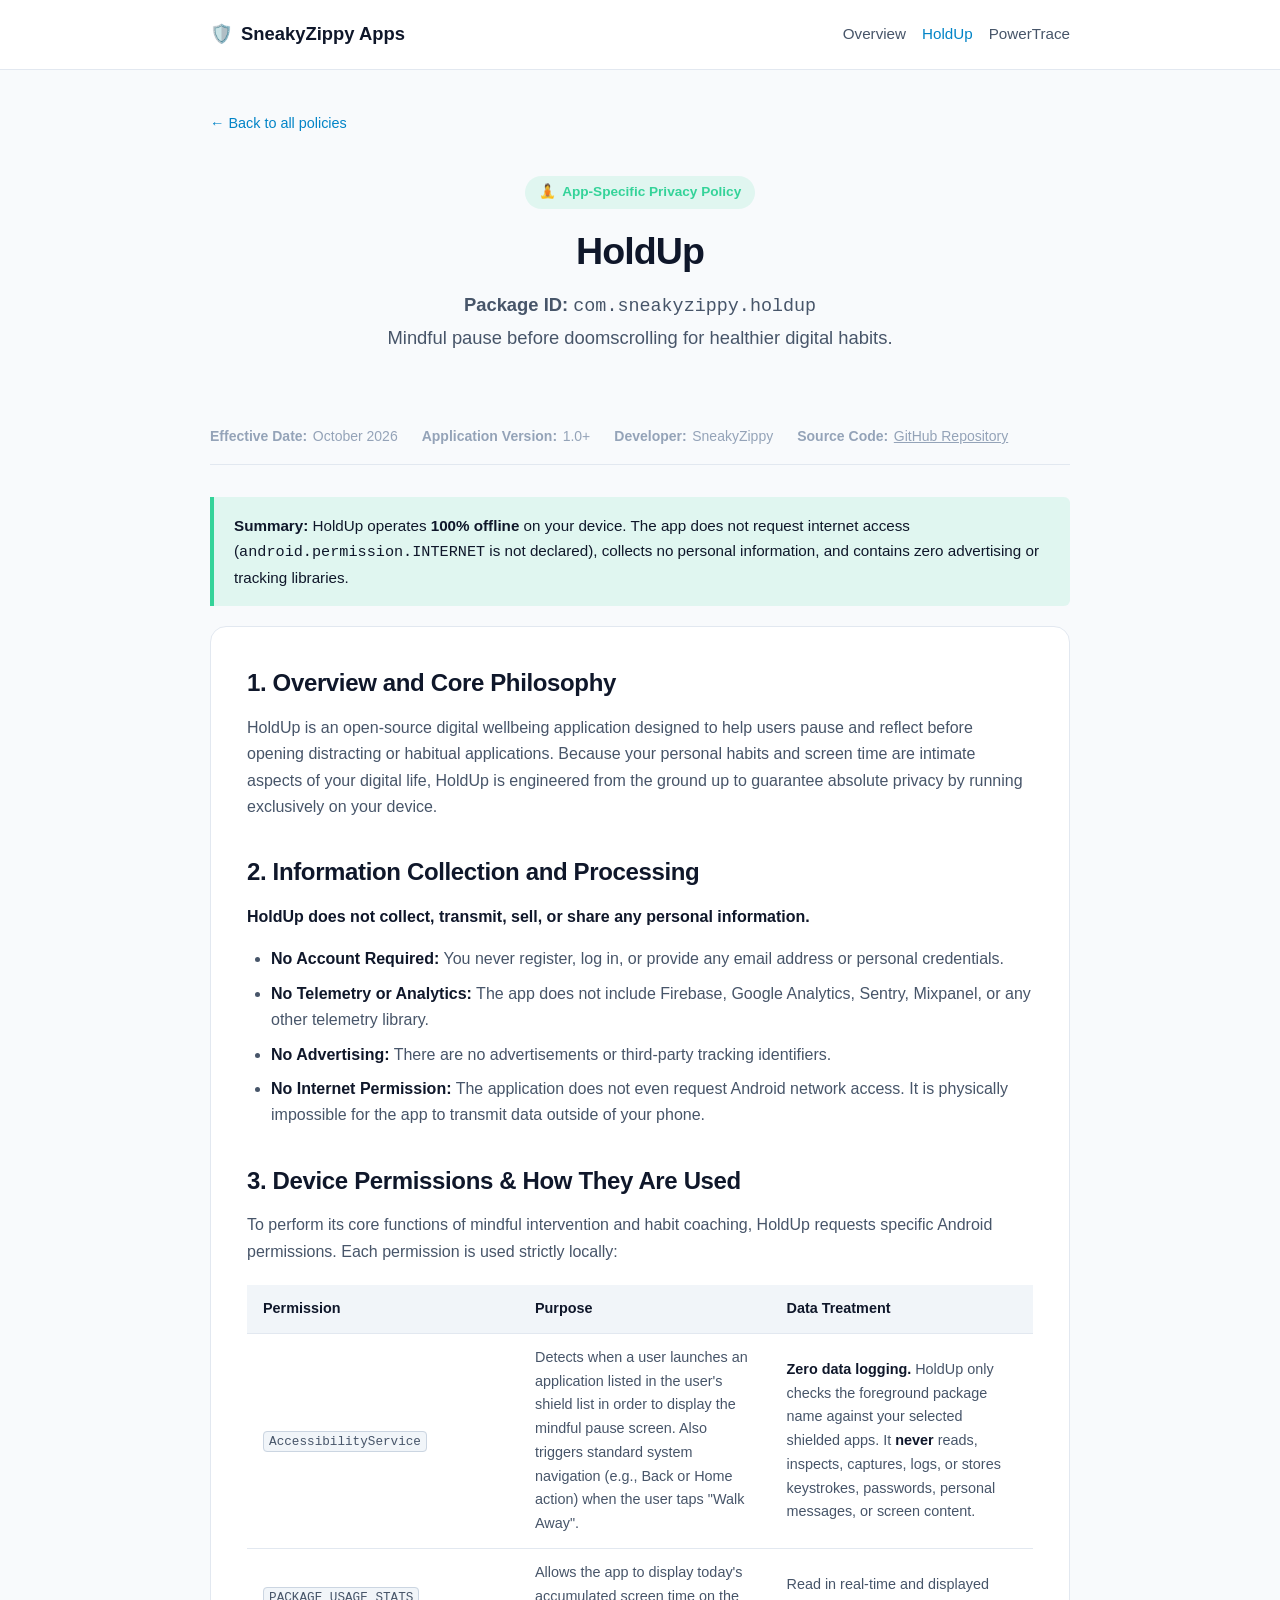
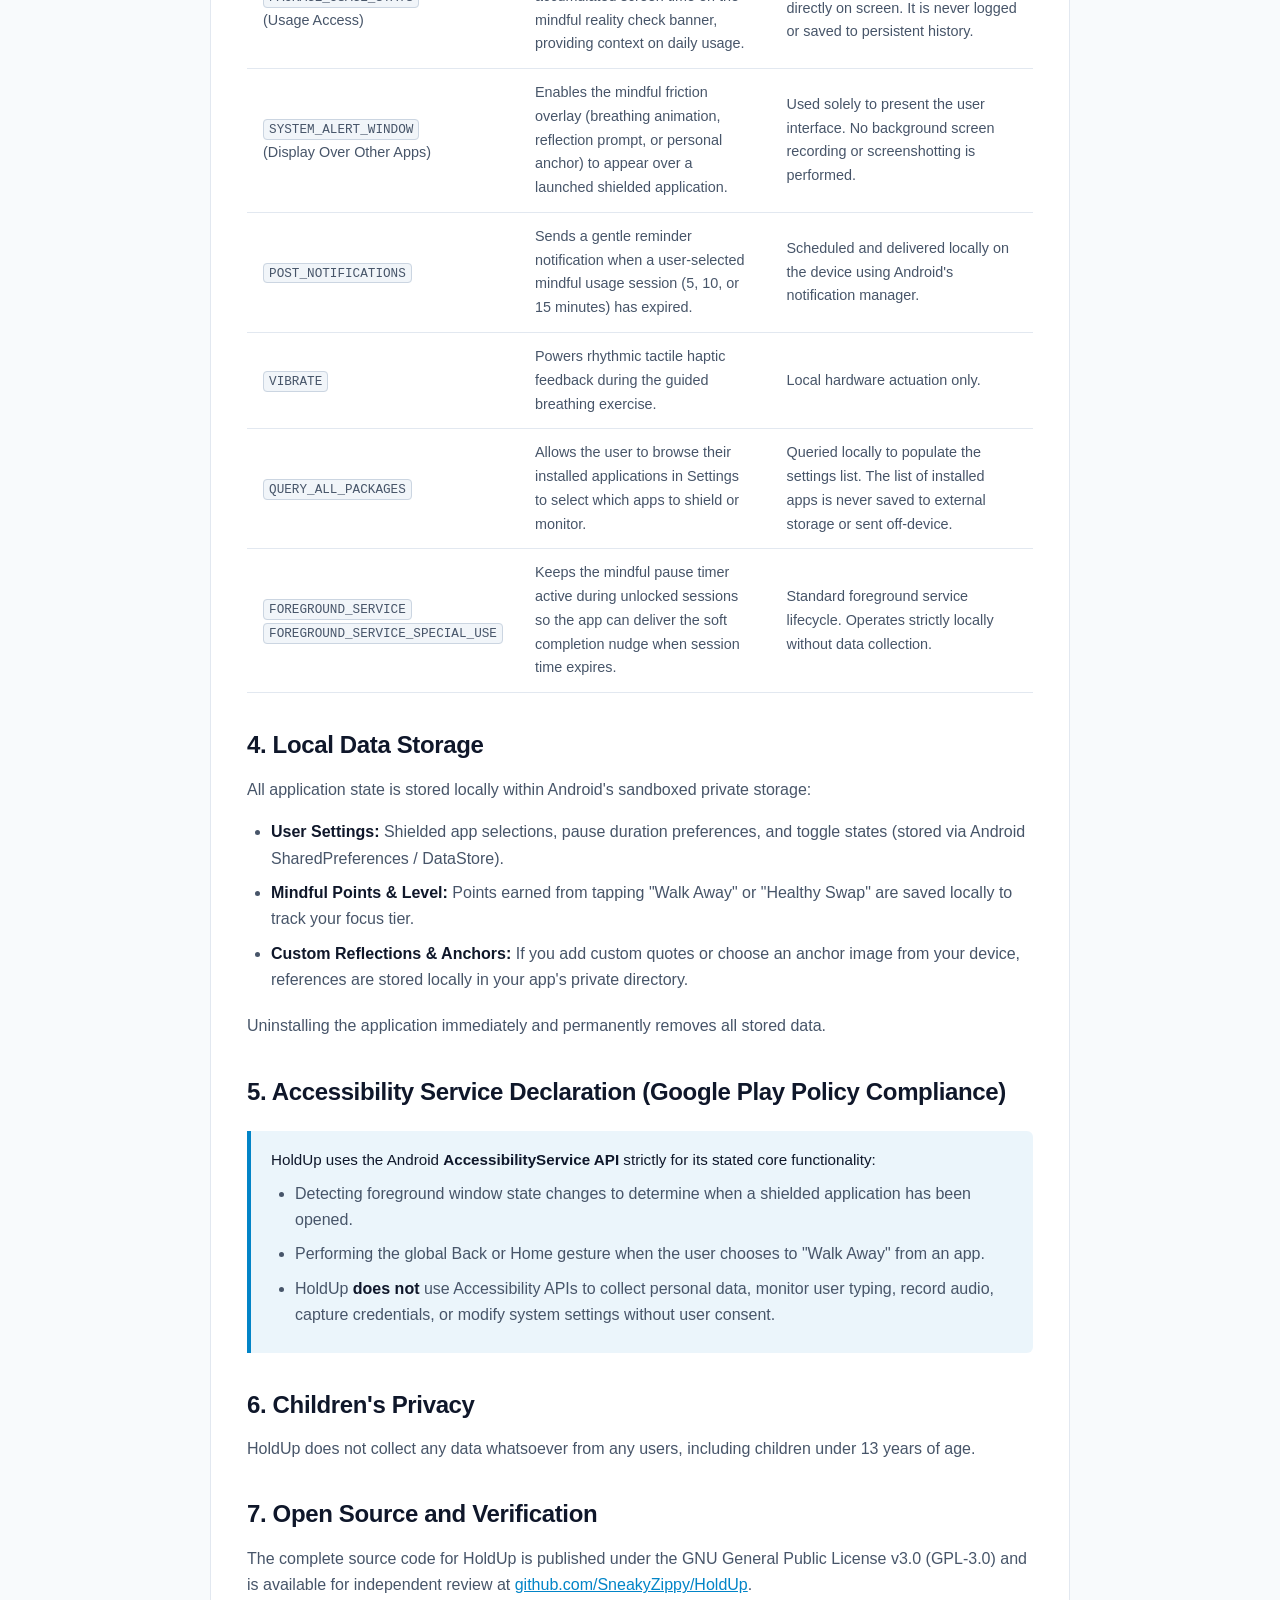
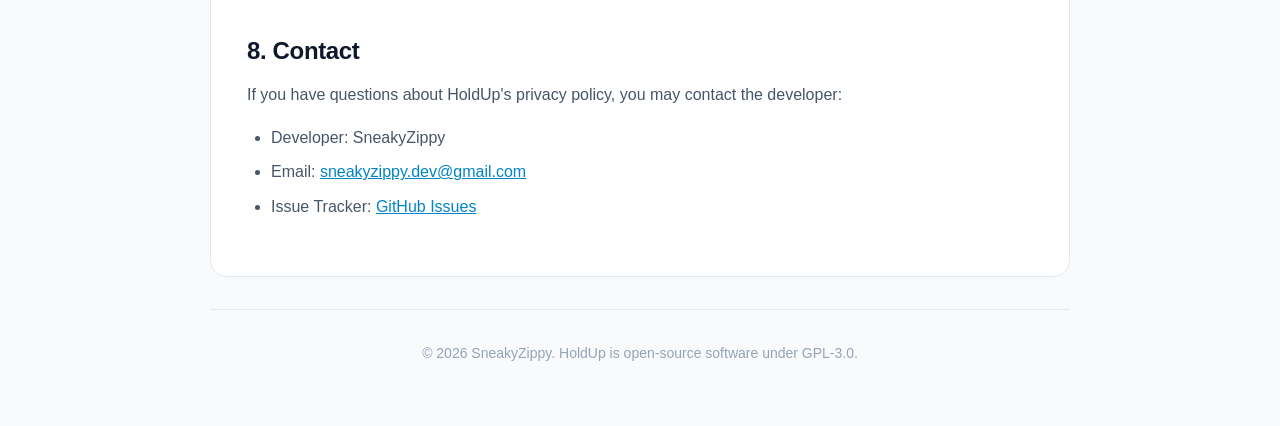
==== commit 7d753ab0: "Update HoldUp package ID to com.sneakyzippy.holdup" ====
--- a/holdup.html
+++ b/holdup.html
@@ -4,7 +4,7 @@
   <meta charset="UTF-8">
   <meta name="viewport" content="width=device-width, initial-scale=1.0">
   <title>Privacy Policy | HoldUp</title>
-  <meta name="description" content="Privacy policy for HoldUp (com.holdup.app) - Mindful friction app. Completely offline, zero telemetry, no data collection.">
+  <meta name="description" content="Privacy policy for HoldUp (com.sneakyzippy.holdup) - Mindful friction app. Completely offline, zero telemetry, no data collection.">
   <link rel="icon" href="data:image/svg+xml,<svg xmlns=%22http://www.w3.org/2000/svg%22 viewBox=%220 0 100 100%22><text y=%22.9em%22 font-size=%2290%22>🛡️</text></svg>">
   <link rel="stylesheet" href="style.css">
 </head>
@@ -35,7 +35,7 @@
       </div>
       <h1>HoldUp</h1>
       <p>
-        <strong>Package ID:</strong> <code>com.holdup.app</code><br>
+        <strong>Package ID:</strong> <code>com.sneakyzippy.holdup</code><br>
         Mindful pause before doomscrolling for healthier digital habits.
       </p>
     </section>
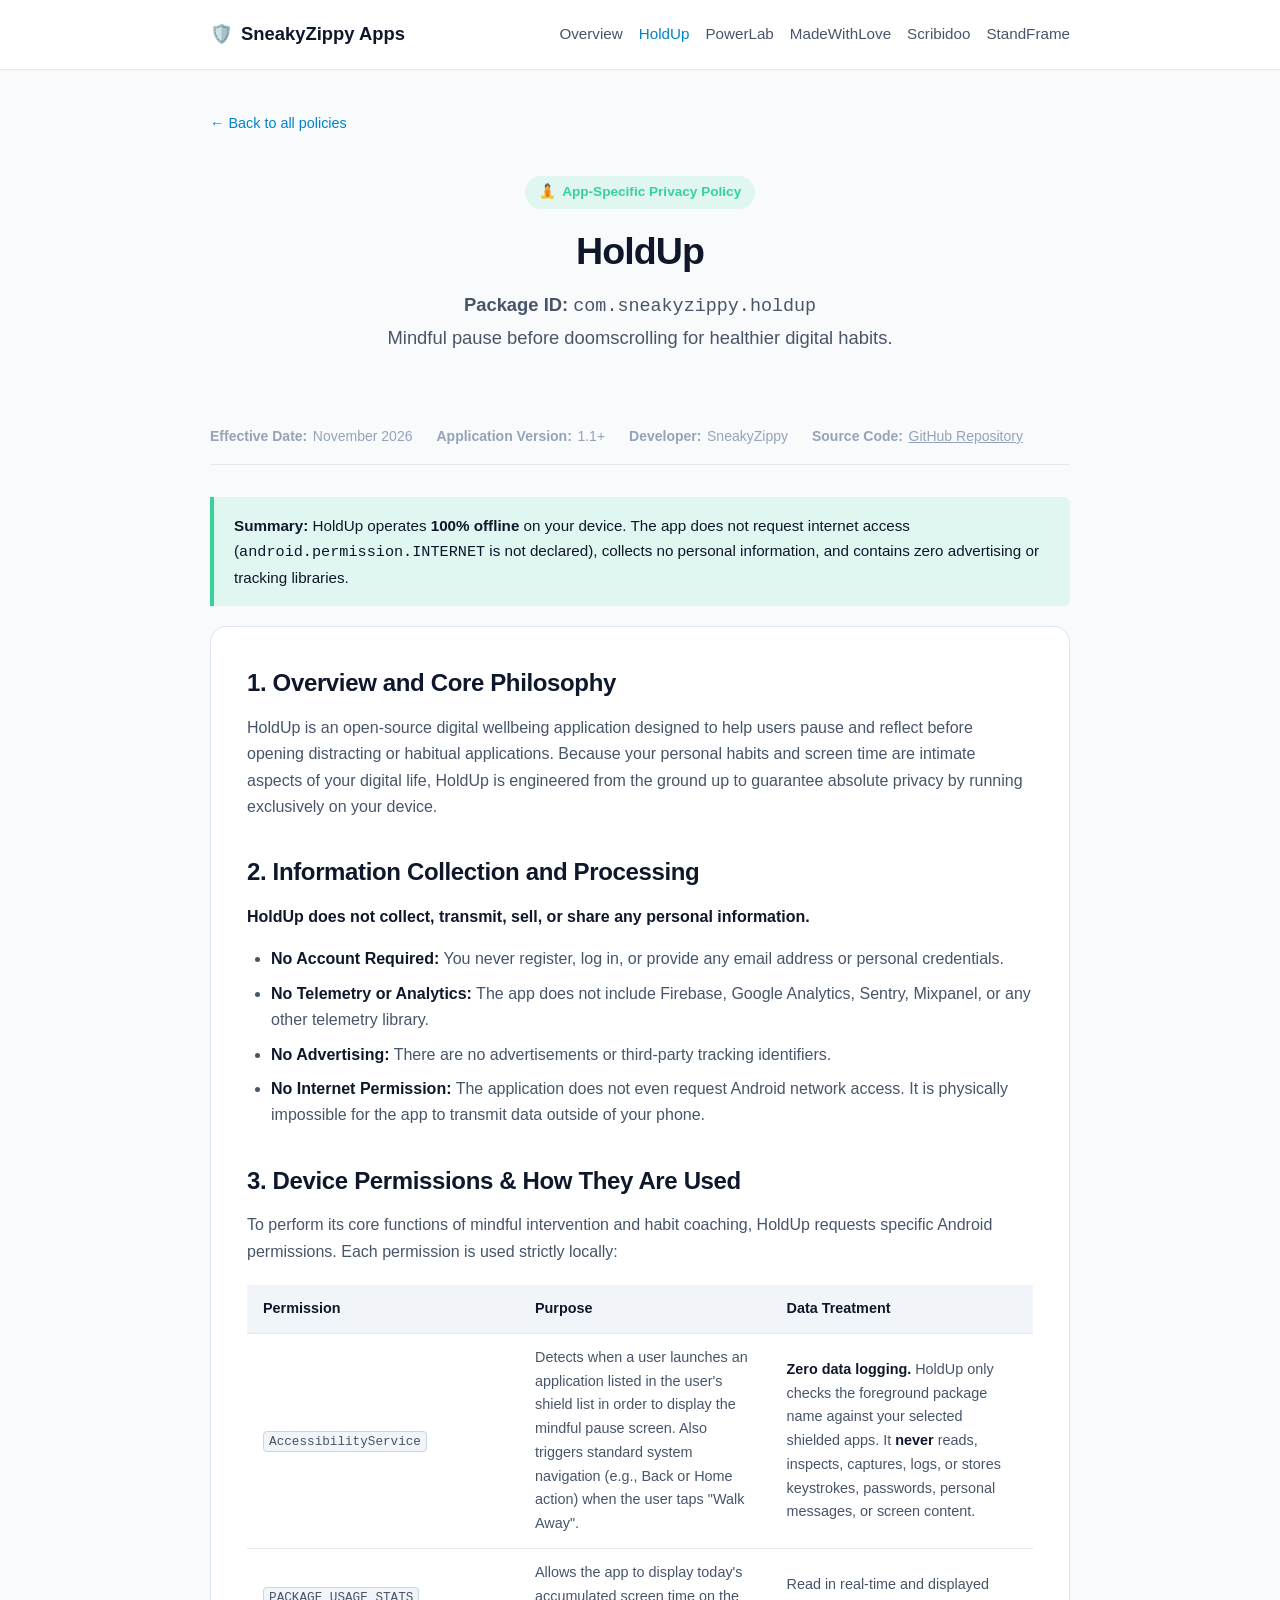
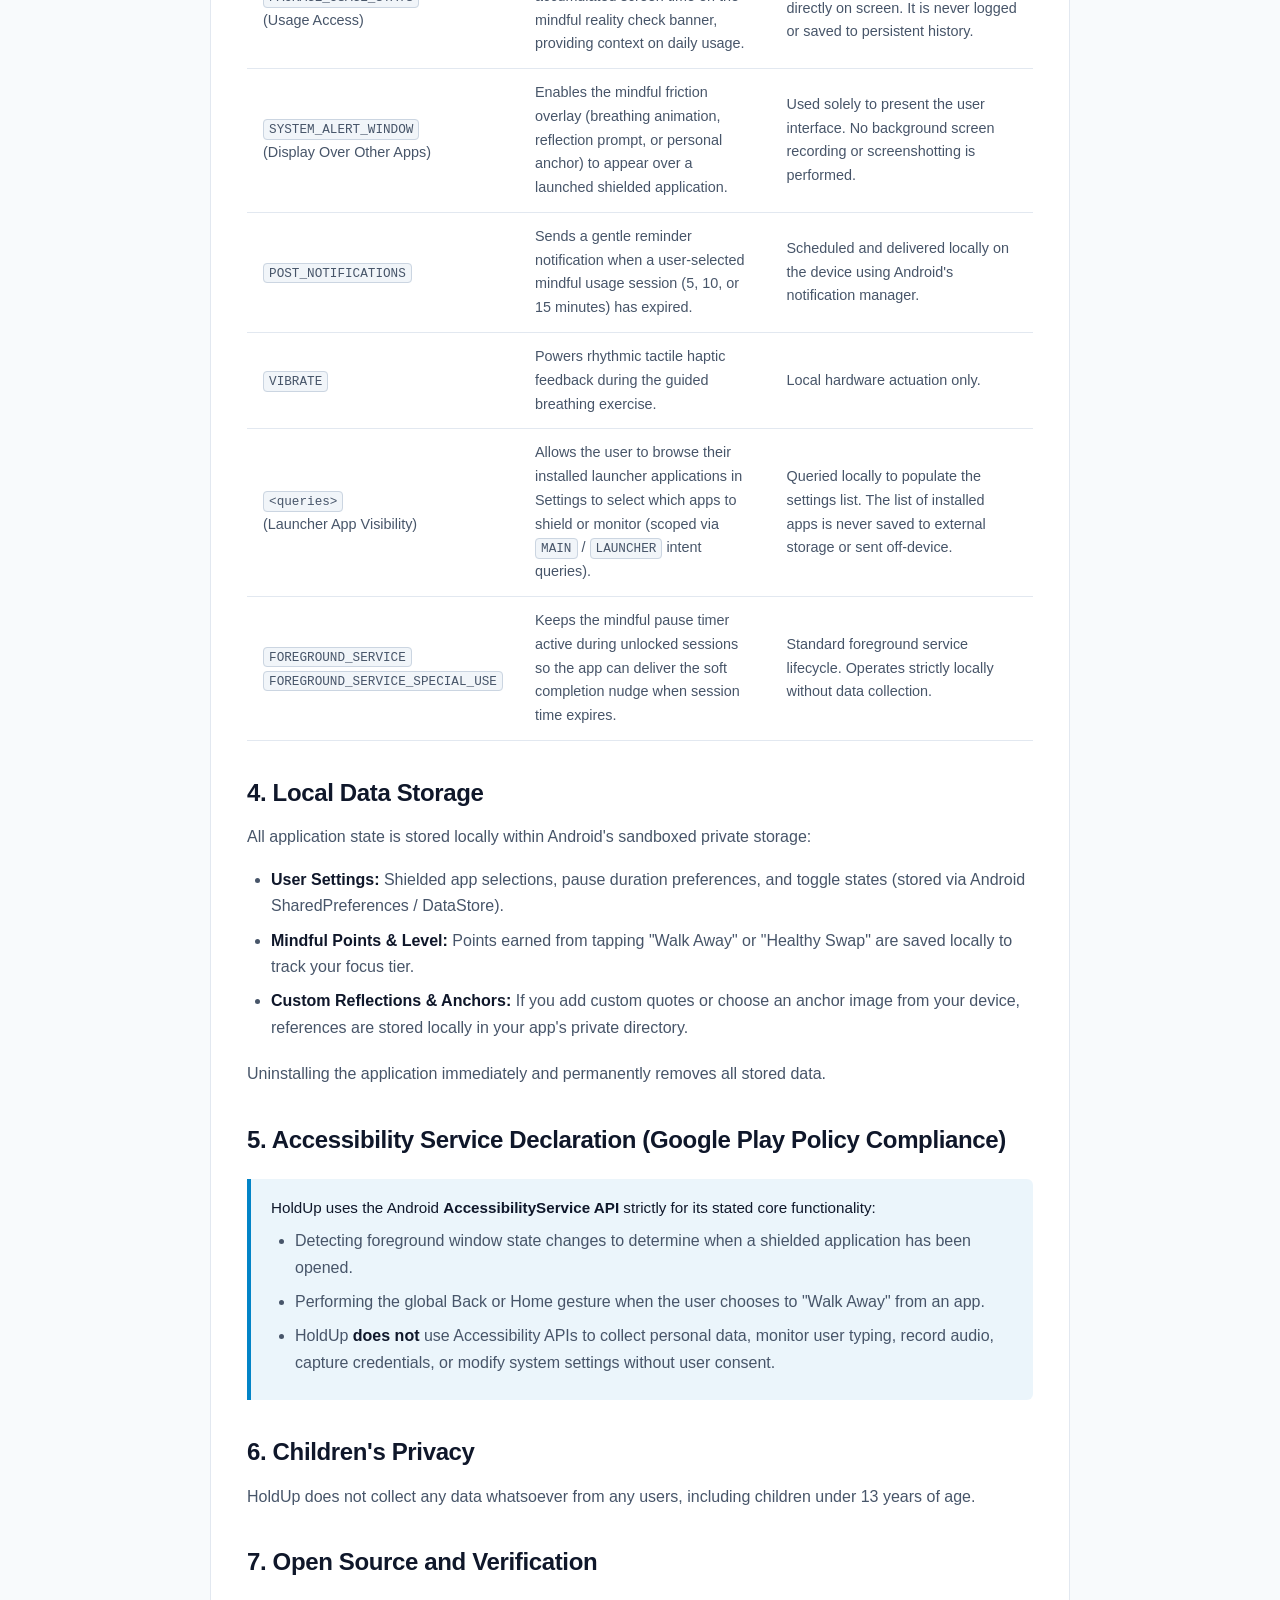
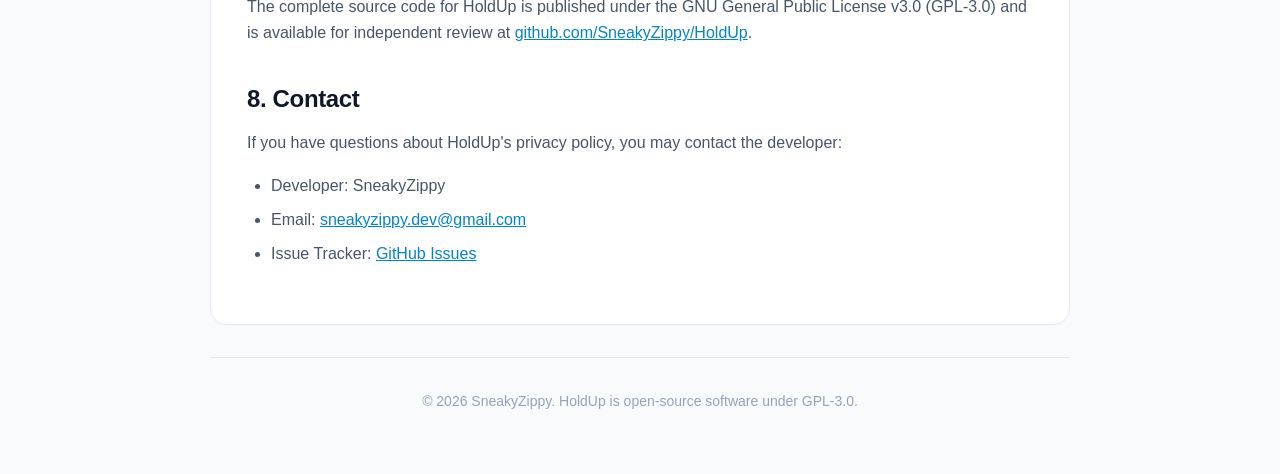
==== commit 02907227: "Update privacy policies for all 5 apps (HoldUp, PowerLab, MadeWithLove, Scribidoo, StandFrame)" ====
--- a/holdup.html
+++ b/holdup.html
@@ -20,7 +20,10 @@
         <ul class="nav-links">
           <li><a href="index.html">Overview</a></li>
           <li><a href="holdup.html" class="active">HoldUp</a></li>
-          <li><a href="powertrace.html">PowerTrace</a></li>
+          <li><a href="powerlab.html">PowerLab</a></li>
+          <li><a href="madewithlove.html">MadeWithLove</a></li>
+          <li><a href="scribidoo.html">Scribidoo</a></li>
+          <li><a href="standframe.html">StandFrame</a></li>
         </ul>
       </nav>
     </div>
@@ -41,8 +44,8 @@
     </section>
 
     <div class="meta-bar">
-      <span><strong>Effective Date:</strong> October 2026</span>
-      <span><strong>Application Version:</strong> 1.0+</span>
+      <span><strong>Effective Date:</strong> November 2026</span>
+      <span><strong>Application Version:</strong> 1.1+</span>
       <span><strong>Developer:</strong> SneakyZippy</span>
       <span><strong>Source Code:</strong> <a href="https://github.com/SneakyZippy/HoldUp" target="_blank" rel="noopener" style="color: inherit;">GitHub Repository</a></span>
     </div>
@@ -130,9 +133,9 @@
             </td>
           </tr>
           <tr>
-            <td><code>QUERY_ALL_PACKAGES</code></td>
-            <td>
-              Allows the user to browse their installed applications in Settings to select which apps to shield or monitor.
+            <td><code>&lt;queries&gt;</code><br>(Launcher App Visibility)</td>
+            <td>
+              Allows the user to browse their installed launcher applications in Settings to select which apps to shield or monitor (scoped via <code>MAIN</code> / <code>LAUNCHER</code> intent queries).
             </td>
             <td>
               Queried locally to populate the settings list. The list of installed apps is never saved to external storage or sent off-device.
--- a/style.css
+++ b/style.css
@@ -86,6 +86,7 @@
 
 .nav-links {
   display: flex;
+  flex-wrap: wrap;
   gap: 1rem;
   align-items: center;
   list-style: none;
